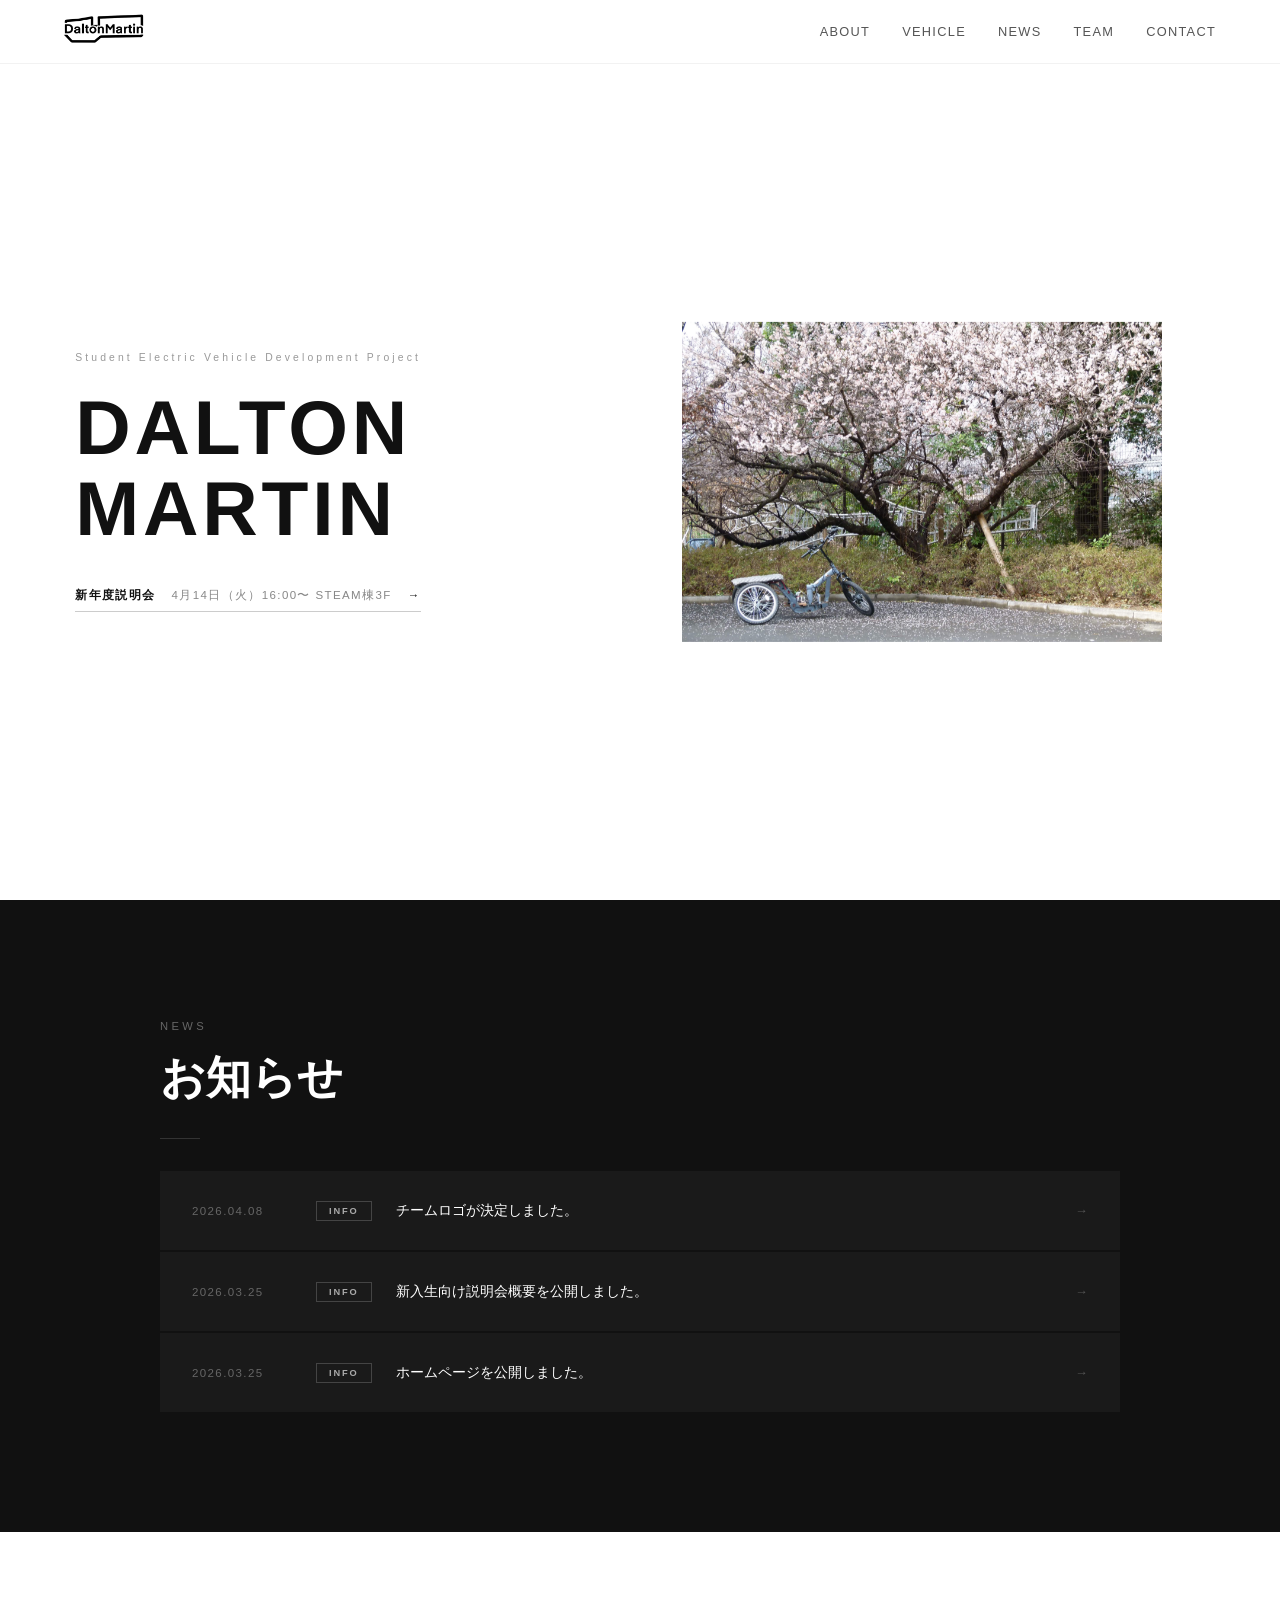
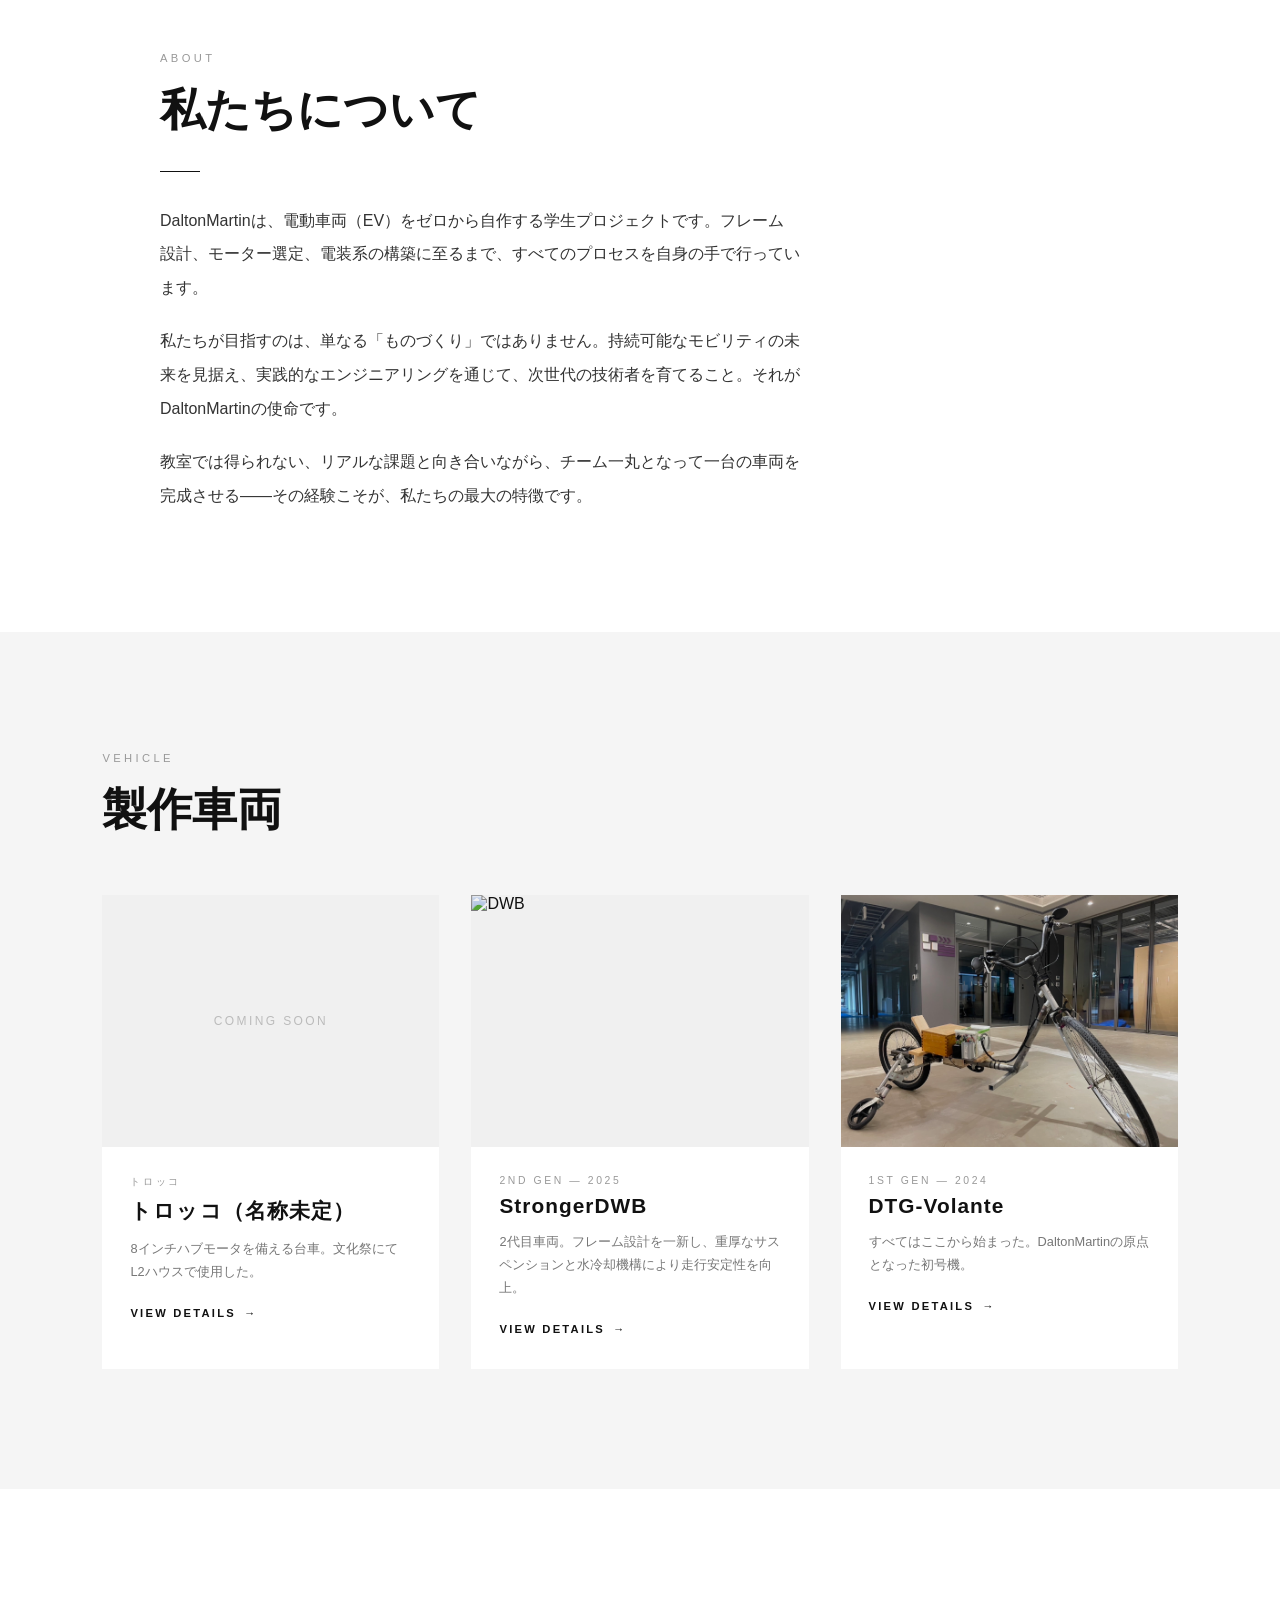
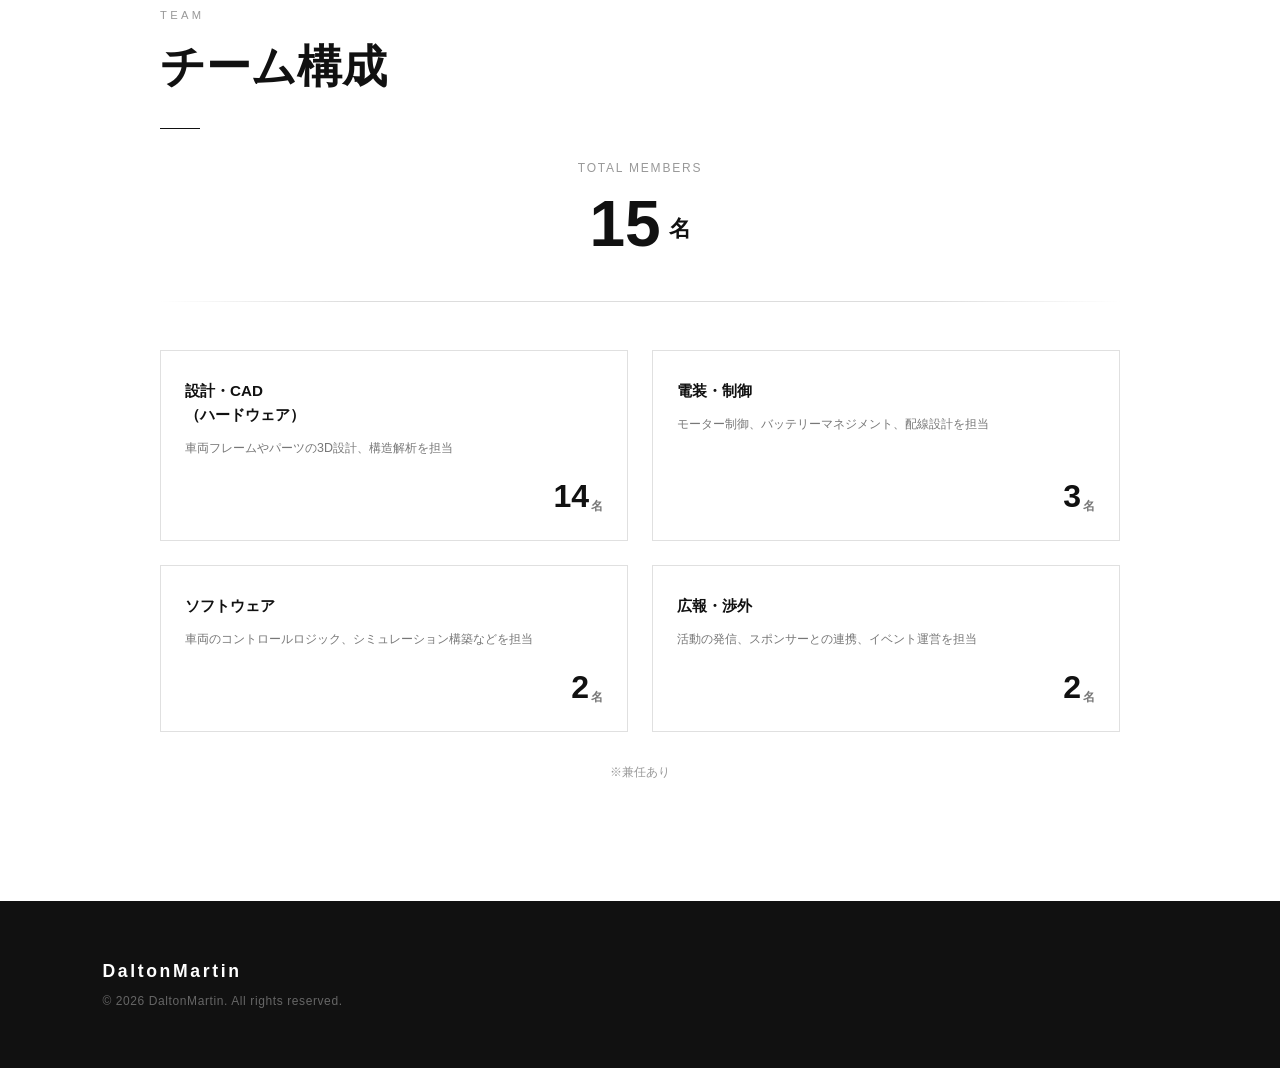
==== index.html @ 33190f24 "fix contact content" ====
<!DOCTYPE html>
<html lang="ja">
<head>
  <meta charset="UTF-8">
  <meta name="viewport" content="width=device-width, initial-scale=1.0">
  <meta name="robots" content="noindex, nofollow">
  <meta name="description" content="DaltonMartin - 電気自動車自作プロジェクト">
  <title>DaltonMartin</title>
  <!-- OGP -->
  <meta property="og:type" content="website">
  <meta property="og:site_name" content="DALTONMARTIN">
  <meta property="og:title" content="DALTONMARTIN — Student EV Project">
  <meta property="og:description" content="電動車両をゼロから自作する学生プロジェクト。フレーム設計からモーター制御まで、すべて自分たちの手で。">
  <meta property="og:url" content="https://daltonmartinjp.github.io/Home/">
  <meta property="og:image" content="https://daltonmartinjp.github.io/Home/img/top.jpg">
  <meta property="og:locale" content="ja_JP">
  <meta name="twitter:card" content="summary_large_image">
  <meta name="twitter:title" content="DALTONMARTIN — Student EV Project">
  <meta name="twitter:description" content="電動車両をゼロから自作する学生プロジェクト。フレーム設計からモーター制御まで、すべて自分たちの手で。">
  <meta name="twitter:image" content="https://daltonmartinjp.github.io/Home/img/top.jpg">
  <link rel="icon" type="image/x-icon" href="img/icon.ico">
  <!-- Google tag (gtag.js) -->
  <script async src="https://www.googletagmanager.com/gtag/js?id=G-H5BPJGXWQD"></script>
  <script>
    window.dataLayer = window.dataLayer || [];
    function gtag(){dataLayer.push(arguments);}
    gtag('js', new Date());

    gtag('config', 'G-H5BPJGXWQD');
  </script>
  <link rel="stylesheet" href="style.css">
</head>
<body>

  <!-- Header -->
  <header>
    <a href="#" class="logo"><img src="img/logo.png" alt="DaltonMartin" style="height: 40px; width: auto; object-fit: contain;"></a>
    <nav>
      <a href="#about">ABOUT</a>
      <a href="#vehicle">VEHICLE</a>
      <a href="#news">NEWS</a>
      <a href="#team">TEAM</a>
      <a href="contact.html">CONTACT</a>
    </nav>
    <button class="menu-toggle" aria-label="メニュー">
      <span></span>
      <span></span>
      <span></span>
    </button>
  </header>

  <!-- Mobile Nav -->
  <div class="mobile-nav">
    <a href="#about">ABOUT</a>
    <a href="#vehicle">VEHICLE</a>
    <a href="#news">NEWS</a>
    <a href="#team">TEAM</a>
    <a href="contact.html">CONTACT</a>
  </div>

  <!-- Hero -->
  <section class="hero">
    <div class="hero-text">
      <p class="hero-label">Student Electric Vehicle Development Project</p>
      <h1 class="hero-title">DALTON<br>MARTIN</h1>
      <p class="hero-sub">
        <a href="content/orientation.html" class="hero-event-link">
          <span class="hero-event-label">新年度説明会</span>
          <span class="hero-event-meta">4月14日（火）16:00〜 STEAM棟3F</span>
          <span class="hero-event-arrow">→</span>
        </a>
      </p>
    </div>
    <div class="hero-image">
      <img src="./img/top.jpg" alt="DaltonMartinが製作したEV" width="800" height="1200">
    </div>
  </section>

  <!-- News (news.js から自動生成) -->
  <section class="news" id="news">
    <div class="news-inner">
      <p class="section-label fade-in">NEWS</p>
      <h2 class="section-heading fade-in">お知らせ</h2>
      <div class="section-line fade-in"></div>
      <ul class="news-list fade-in" id="news-list"></ul>
    </div>
  </section>
  <!-- About -->
  <section class="about" id="about">
    <div class="about-inner">
      <p class="section-label fade-in">ABOUT</p>
      <h2 class="section-heading fade-in">私たちについて</h2>
      <div class="section-line fade-in"></div>
      <div class="about-text fade-in">
        <p>DaltonMartinは、電動車両（EV）をゼロから自作する学生プロジェクトです。フレーム設計、モーター選定、電装系の構築に至るまで、すべてのプロセスを自身の手で行っています。</p>
        <p>私たちが目指すのは、単なる「ものづくり」ではありません。持続可能なモビリティの未来を見据え、実践的なエンジニアリングを通じて、次世代の技術者を育てること。それがDaltonMartinの使命です。</p>
        <p>教室では得られない、リアルな課題と向き合いながら、チーム一丸となって一台の車両を完成させる——その経験こそが、私たちの最大の特徴です。</p>
      </div>
    </div>
  </section>

  <!-- Vehicle -->
  <section class="vehicle" id="vehicle">
    <div class="vehicle-header">
      <p class="section-label fade-in">VEHICLE</p>
      <h2 class="section-heading fade-in">製作車両</h2>
    </div>
    <div class="vehicle-grid">
      <a class="vehicle-card fade-in">
        <div class="vehicle-card-image">
          <span style="font-size:0.75rem;letter-spacing:0.2em;color:#bbb;">COMING SOON</span>
        </div>
        <div class="vehicle-card-body">
          <p class="vehicle-card-gen">トロッコ</p>
          <h3 class="vehicle-card-name">トロッコ（名称未定）</h3>
          <p class="vehicle-card-desc">8インチハブモータを備える台車。文化祭にてL2ハウスで使用した。</p>
          <span class="vehicle-card-link">VIEW DETAILS</span>
        </div>
      </a>
      <a href="./content/vehicle-dwb.html" class="vehicle-card fade-in">
        <div class="vehicle-card-image">
          <img src="./img/DWB.png" alt="DWB">
        </div>
        <div class="vehicle-card-body">
          <p class="vehicle-card-gen">2ND GEN — 2025</p>
          <h3 class="vehicle-card-name">StrongerDWB</h3>
          <p class="vehicle-card-desc">2代目車両。フレーム設計を一新し、重厚なサスペンションと水冷却機構により走行安定性を向上。</p>
          <span class="vehicle-card-link">VIEW DETAILS</span>
        </div>
      </a>
      <a href="./content/vehicle-dtg-volante.html" class="vehicle-card fade-in">
        <div class="vehicle-card-image" style="background:#e8e8e8;align-items:center;justify-content:center;">
			          <img src="./img/DTGvolante.jpg" alt="Stronger DWB">
        </div>
        <div class="vehicle-card-body">
          <p class="vehicle-card-gen">1ST GEN — 2024</p>
          <h3 class="vehicle-card-name">DTG-Volante</h3>
          <p class="vehicle-card-desc">すべてはここから始まった。DaltonMartinの原点となった初号機。</p>
          <span class="vehicle-card-link">VIEW DETAILS</span>
        </div>
      </a>
    </div>
  </section>


  <!-- Team -->
  <section class="team" id="team">
    <div class="team-inner">
      <p class="section-label fade-in">TEAM</p>
      <h2 class="section-heading fade-in">チーム構成</h2>
      <div class="section-line fade-in"></div>
      <!-- Total Members Header -->
      <div class="team-header fade-in">
        <p class="team-total-label">Total Members</p>
        <div class="team-total-number">15<span class="team-total-unit">名</span></div>
      </div>
      <div class="team-divider fade-in"></div>

      <!-- Department Cards -->
      <div class="team-cards fade-in">
        <div class="team-card">
          <p class="card-name">設計・CAD<br>（ハードウェア）</p>
          <p class="card-desc">車両フレームやパーツの3D設計、構造解析を担当</p>
          <p class="card-count">14<span class="card-unit">名</span></p>
        </div>
        <div class="team-card">
          <p class="card-name">電装・制御</p>
          <p class="card-desc">モーター制御、バッテリーマネジメント、配線設計を担当</p>
          <p class="card-count">3<span class="card-unit">名</span></p>
        </div>
        <div class="team-card">
          <p class="card-name">ソフトウェア</p>
          <p class="card-desc">車両のコントロールロジック、シミュレーション構築などを担当</p>
          <p class="card-count">2<span class="card-unit">名</span></p>
        </div>
        <div class="team-card">
          <p class="card-name">広報・渉外</p>
          <p class="card-desc">活動の発信、スポンサーとの連携、イベント運営を担当</p>
          <p class="card-count">2<span class="card-unit">名</span></p>
        </div>
      </div>

      <p class="team-note fade-in">※兼任あり</p>
    </div>
  </section>

  <!-- Footer -->
  <footer>
    <div class="footer-left">
      <span class="logo">DaltonMartin</span>
      <p class="copyright">&copy; 2026 DaltonMartin. All rights reserved.</p>
    </div>

  </footer>

  <script src="news.js"></script>
  <script src="main.js"></script>

</body>
</html>
---- style.css ----
/* ================================================
 *  DALTONMARTIN — Global Stylesheet
 * ================================================ */

/* ── Reset ── */
*, *::before, *::after {
  margin: 0;
  padding: 0;
  box-sizing: border-box;
}

html {
  scroll-behavior: smooth;
  font-size: 16px;
}

body {
  font-family: "Helvetica Neue", Arial, "Hiragino Kaku Gothic ProN", "Hiragino Sans", Meiryo, sans-serif;
  color: #111;
  background: #fff;
  overflow-x: hidden;
  -webkit-font-smoothing: antialiased;
  -moz-osx-font-smoothing: grayscale;
}

/* ── Header ── */
header {
  position: fixed;
  top: 0;
  left: 0;
  width: 100%;
  height: 64px;
  background: rgba(255, 255, 255, 0.85);
  backdrop-filter: blur(20px);
  -webkit-backdrop-filter: blur(20px);
  display: flex;
  align-items: center;
  justify-content: space-between;
  padding: 0 clamp(24px, 5vw, 80px);
  z-index: 1000;
  border-bottom: 1px solid rgba(0, 0, 0, 0.05);
}

.logo {
  font-weight: 900;
  font-size: 1.1rem;
  letter-spacing: 0.15em;
  text-decoration: none;
  color: #111;
}

nav {
  display: flex;
  gap: 32px;
}

nav a {
  font-size: 0.8rem;
  letter-spacing: 0.1em;
  text-decoration: none;
  color: #555;
  position: relative;
  transition: color 0.3s ease;
}

nav a::after {
  content: '';
  position: absolute;
  bottom: -4px;
  left: 0;
  width: 0;
  height: 1px;
  background: #111;
  transition: width 0.3s ease;
}

nav a:hover {
  color: #111;
}

nav a:hover::after {
  width: 100%;
}

/* ── Mobile Menu Toggle ── */
.menu-toggle {
  display: none;
  flex-direction: column;
  gap: 5px;
  background: none;
  border: none;
  cursor: pointer;
  padding: 4px;
  z-index: 1001;
}

.menu-toggle span {
  display: block;
  width: 24px;
  height: 1.5px;
  background: #111;
  transition: transform 0.3s ease, opacity 0.3s ease;
}

.menu-toggle.active span:nth-child(1) {
  transform: translateY(6.5px) rotate(45deg);
}

.menu-toggle.active span:nth-child(2) {
  opacity: 0;
}

.menu-toggle.active span:nth-child(3) {
  transform: translateY(-6.5px) rotate(-45deg);
}

/* ── Mobile Nav Overlay ── */
.mobile-nav {
  display: none;
  position: fixed;
  inset: 0;
  background: rgba(255, 255, 255, 0.97);
  backdrop-filter: blur(20px);
  flex-direction: column;
  align-items: center;
  justify-content: center;
  gap: 40px;
  z-index: 999;
  opacity: 0;
  pointer-events: none;
  transition: opacity 0.3s ease;
}

.mobile-nav.open {
  opacity: 1;
  pointer-events: auto;
}

.mobile-nav a {
  font-size: 1.2rem;
  letter-spacing: 0.15em;
  text-decoration: none;
  color: #111;
  font-weight: 500;
}

/* ── Hero ── */
.hero {
  min-height: 100vh;
  display: grid;
  grid-template-columns: 1fr 1fr;
  align-items: center;
  padding-top: 64px;
  padding-left: max(24px, calc((100vw - 1400px) / 2));
  padding-right: max(24px, calc((100vw - 1400px) / 2));
}

.hero-text {
  padding-left: clamp(0px, 4vw, 60px);
  padding-right: 40px;
}

.hero-label {
  font-size: 0.65rem;
  letter-spacing: 0.3em;
  color: #999;
  margin-bottom: 24px;
  opacity: 0;
  transform: translateY(24px);
  animation: fadeUp 0.8s ease forwards;
  animation-delay: 0.2s;
}

.hero-title {
  font-size: clamp(2.5rem, 6vw, 5rem);
  font-weight: 900;
  letter-spacing: 0.05em;
  line-height: 1.05;
  opacity: 0;
  transform: translateY(24px);
  animation: fadeUp 0.8s ease forwards;
  animation-delay: 0.4s;
}

.hero-sub {
  font-size: clamp(0.9rem, 1.6vw, 1.15rem);
  color: #555;
  line-height: 1.9;
  margin-top: 28px;
  max-width: 420px;
  opacity: 0;
  transform: translateY(24px);
  animation: fadeUp 0.8s ease forwards;
  animation-delay: 0.6s;
}

/* ── Hero Event Link ── */
.hero-event-link {
  display: inline-flex;
  align-items: center;
  gap: 16px;
  text-decoration: none;
  color: #111;
  font-size: 0.72rem;
  letter-spacing: 0.12em;
  border-bottom: 1px solid rgba(0, 0, 0, 0.2);
  padding-bottom: 4px;
  transition: color 0.3s ease, border-color 0.3s ease;
}

.hero-event-link:hover {
  color: #555;
  border-color: rgba(0, 0, 0, 0.5);
}

.hero-event-label {
  font-weight: 600;
}

.hero-event-meta {
  color: #888;
  font-weight: 400;
}

.hero-event-arrow {
  transition: transform 0.2s ease;
}

.hero-event-link:hover .hero-event-arrow {
  transform: translateX(4px);
}

.hero-image {
  display: flex;
  align-items: flex-end;
  justify-content: center;
  overflow: hidden;
  padding-right: clamp(16px, 4vw, 60px);
}

.hero-image img {
  max-height: 82vh;
  max-width: 85%;
  object-fit: contain;
  mix-blend-mode: multiply;
  opacity: 0;
  transform: translateX(40px);
  animation: fadeLeft 1s ease forwards;
  animation-delay: 0.5s;
}

/* ── Scroll Hint ── */
.scroll-hint {
  position: absolute;
  bottom: 40px;
  left: clamp(24px, 8vw, 120px);
  display: flex;
  flex-direction: column;
  align-items: center;
  gap: 8px;
  opacity: 0;
  animation: fadeUp 0.8s ease forwards;
  animation-delay: 1.2s;
}

.scroll-hint span {
  font-size: 0.6rem;
  letter-spacing: 0.2em;
  color: #bbb;
  writing-mode: vertical-rl;
}

.scroll-line {
  width: 1px;
  height: 40px;
  background: #ccc;
  position: relative;
  overflow: hidden;
}

.scroll-line::after {
  content: '';
  position: absolute;
  top: -100%;
  left: 0;
  width: 1px;
  height: 100%;
  background: #111;
  animation: scrollDown 2s ease-in-out infinite;
}

@keyframes scrollDown {
  0%   { top: -100%; }
  100% { top: 100%; }
}

/* ── Sections (common) ── */
.section-label {
  font-size: 0.7rem;
  letter-spacing: 0.3em;
  color: #999;
  margin-bottom: 16px;
}

.section-heading {
  font-size: clamp(1.8rem, 3.5vw, 2.8rem);
  font-weight: 700;
  line-height: 1.3;
}

.section-line {
  width: 40px;
  height: 1px;
  background: #111;
  margin: 32px 0;
}

/* ── About ── */
.about {
  padding: 120px clamp(24px, 8vw, 120px);
  background: #fff;
}

.about-inner {
  max-width: 960px;
  margin: 0 auto;
}

.about-text {
  font-size: 1rem;
  line-height: 2.1;
  color: #333;
  max-width: 640px;
}

.about-text p + p {
  margin-top: 20px;
}

/* ── Vehicle ── */
.vehicle {
  padding: 120px clamp(24px, 8vw, 120px);
  background: #f5f5f5;
}

.vehicle-header {
  max-width: 1200px;
  margin: 0 auto 56px;
}

.vehicle-grid {
  max-width: 1200px;
  margin: 0 auto;
  display: grid;
  grid-template-columns: repeat(3, 1fr);
  gap: 32px;
}

.vehicle-card {
  background: #fff;
  text-decoration: none;
  color: #111;
  display: flex;
  flex-direction: column;
  overflow: hidden;
  transition: transform 0.4s ease, box-shadow 0.4s ease;
}

.vehicle-card:hover {
  transform: translateY(-8px);
  box-shadow: 0 20px 60px rgba(0, 0, 0, 0.08);
}

.vehicle-card-image {
  aspect-ratio: 4 / 3;
  overflow: hidden;
  background: #f0f0f0;
  display: flex;
  align-items: center;
  justify-content: center;
}

.vehicle-card-image img {
  width: 100%;
  height: 100%;
  object-fit: cover;
  mix-blend-mode: multiply;
  transition: transform 0.6s ease;
}

.vehicle-card:hover .vehicle-card-image img {
  transform: scale(1.05);
}

.vehicle-card-body {
  padding: 28px 28px 32px;
}

.vehicle-card-gen {
  font-size: 0.65rem;
  letter-spacing: 0.25em;
  color: #999;
  margin-bottom: 8px;
}

.vehicle-card-name {
  font-size: 1.3rem;
  font-weight: 800;
  letter-spacing: 0.05em;
  margin-bottom: 12px;
}

.vehicle-card-desc {
  font-size: 0.8rem;
  color: #777;
  line-height: 1.8;
  margin-bottom: 20px;
}

.vehicle-card-link {
  font-size: 0.7rem;
  letter-spacing: 0.2em;
  color: #111;
  font-weight: 600;
  display: inline-flex;
  align-items: center;
  gap: 8px;
}

.vehicle-card-link::after {
  content: '\2192';
  transition: transform 0.3s ease;
}

.vehicle-card:hover .vehicle-card-link::after {
  transform: translateX(4px);
}

/* ── News ── */
.news {
  padding: 120px clamp(24px, 8vw, 120px);
  background: #111;
  color: #fff;
}

.news-inner {
  max-width: 960px;
  margin: 0 auto;
}

.news .section-label {
  color: #666;
}

.news .section-heading {
  color: #fff;
}

.news .section-line {
  background: #333;
}

.news-list {
  list-style: none;
  margin-top: 8px;
  display: flex;
  flex-direction: column;
  gap: 2px;
}

.news-item {
  background: #1a1a1a;
  transition: background 0.2s;
}

.news-item:hover {
  background: #222;
}

.news-item a {
  display: flex;
  align-items: center;
  gap: 24px;
  padding: 28px 32px;
  text-decoration: none;
  color: #fff;
}

.news-date {
  font-size: 0.72rem;
  letter-spacing: 0.12em;
  color: #666;
  flex-shrink: 0;
  min-width: 100px;
}

.news-tag {
  font-size: 0.58rem;
  font-weight: 700;
  letter-spacing: 0.2em;
  padding: 4px 12px;
  border: 1px solid #444;
  color: #aaa;
  flex-shrink: 0;
}

.news-title {
  font-size: 0.9rem;
  line-height: 1.6;
  flex: 1;
}

.news-item-arrow {
  font-size: 0.8rem;
  color: #555;
  flex-shrink: 0;
  transition: transform 0.2s, color 0.2s;
}

.news-item:hover .news-item-arrow {
  transform: translateX(4px);
  color: #fff;
}

/* ── Team ── */
.team {
  padding: 120px clamp(24px, 8vw, 120px);
  background: #fff;
}

.team-inner {
  max-width: 960px;
  margin: 0 auto;
}

.team-intro {
  font-size: 1rem;
  line-height: 2.1;
  color: #333;
  max-width: 640px;
  margin-bottom: 48px;
}

.role-grid {
  display: grid;
  grid-template-columns: repeat(auto-fit, minmax(200px, 1fr));
  gap: 24px;
}

.role-card {
  border: 1px solid #e0e0e0;
  padding: 32px;
  transition: border-color 0.3s ease, transform 0.3s ease;
}

.role-card:hover {
  border-color: #111;
  transform: translateY(-4px);
}

.role-title {
  font-size: 0.95rem;
  font-weight: 700;
  letter-spacing: 0.05em;
  margin-bottom: 12px;
}

.role-desc {
  font-size: 0.8rem;
  color: #777;
  line-height: 1.8;
}

/* Team Header */
.team-header {
  text-align: center;
  margin-bottom: 24px;
}

.team-total-label {
  font-size: 0.75rem;
  letter-spacing: 0.15em;
  color: #999;
  text-transform: uppercase;
  margin-bottom: 12px;
}

.team-total-number {
  font-size: 4rem;
  font-weight: 900;
  color: #111;
}

.team-total-unit {
  font-size: 1.4rem;
  margin-left: 8px;
  font-weight: 600;
  vertical-align: middle;
}

.team-divider {
  height: 1px;
  background: linear-gradient(to right, transparent, #ddd 20%, #ddd 80%, transparent);
  margin: 40px 0 48px;
}

/* Team Cards Grid */
.team-cards {
  display: grid;
  grid-template-columns: repeat(2, 1fr);
  gap: 24px;
  margin-bottom: 32px;
}

.team-card {
  border: 1px solid #e0e0e0;
  padding: 28px 24px;
  display: flex;
  flex-direction: column;
  transition: all 0.3s ease;
}

.team-card:hover {
  border-color: #111;
  box-shadow: 0 8px 24px rgba(0, 0, 0, 0.08);
  transform: translateY(-4px);
}

.card-name {
  font-size: 0.95rem;
  font-weight: 700;
  color: #111;
  line-height: 1.6;
  margin-bottom: 10px;
}

.card-desc {
  font-size: 0.78rem;
  color: #777;
  line-height: 1.8;
  margin-bottom: 20px;
  flex: 1;
}

.card-count {
  font-size: 2rem;
  font-weight: 900;
  color: #111;
  text-align: right;
  line-height: 1;
  position: relative;
}

.card-unit {
  font-size: 0.75rem;
  font-weight: 600;
  color: #777;
  vertical-align: bottom;
  margin-left: 2px;
  line-height: 1;
}

.team-note {
  font-size: 0.75rem;
  color: #999;
  text-align: center;
  margin-top: 12px;
}

/* ── Footer ── */
footer {
  background: #111;
  color: #fff;
  padding: 60px clamp(24px, 8vw, 120px);
  display: flex;
  justify-content: space-between;
  align-items: center;
}

.footer-left .logo {
  color: #fff;
  display: block;
  margin-bottom: 12px;
}

.footer-left .copyright {
  font-size: 0.75rem;
  color: #666;
  letter-spacing: 0.05em;
}

.footer-links {
  display: flex;
  gap: 24px;
}

.footer-links a {
  font-size: 0.8rem;
  letter-spacing: 0.1em;
  color: #888;
  text-decoration: none;
  transition: color 0.3s ease;
}

.footer-links a:hover {
  color: #fff;
}

/* ── Animations ── */
@keyframes fadeUp {
  to {
    opacity: 1;
    transform: translateY(0);
  }
}

@keyframes fadeLeft {
  to {
    opacity: 1;
    transform: translateX(0);
  }
}

.fade-in {
  opacity: 0;
  transform: translateY(30px);
  transition: opacity 0.8s ease, transform 0.8s ease;
}

.fade-in.visible {
  opacity: 1;
  transform: translateY(0);
}

/* ── Ultrawide cap ── */
@media (min-width: 1600px) {
  .about, .vehicle, .news, .team {
    padding-left: calc((100vw - 1400px) / 2);
    padding-right: calc((100vw - 1400px) / 2);
  }
}

/* ── Responsive ── */
@media (max-width: 768px) {
  nav {
    display: none;
  }

  .menu-toggle {
    display: flex;
  }

  .mobile-nav {
    display: flex;
  }

  .hero {
    grid-template-columns: 1fr;
    min-height: auto;
    padding-top: 64px;
    padding-bottom: 0;
    align-items: stretch;
  }

  /* First screen: title centered on viewport */
  .hero-text {
    padding: 0 24px;
    text-align: center;
    display: flex;
    flex-direction: column;
    justify-content: center;
    align-items: center;
    order: 1;
    height: calc(100vh - 64px);
    height: calc(100dvh - 64px);
  }

  .hero-title {
    font-size: 2.8rem;
  }

  .hero-label {
    font-size: 0.55rem;
    margin-bottom: 16px;
  }

  .hero-sub {
    margin-left: auto;
    margin-right: auto;
    font-size: 0.85rem;
    text-align: center;
  }

  /* Second screen: image appears on scroll */
  .hero-image {
    display: none;
  }

  .hero-image img {
    max-height: 55vh;
    max-width: 90%;
  }

  .scroll-hint {
    display: none;
  }

  /* Sections */
  .about, .vehicle, .news, .team {
    padding: 80px 24px;
  }

  .section-heading {
    font-size: 1.6rem;
  }

  .vehicle-grid {
    grid-template-columns: 1fr;
    gap: 20px;
  }

  .vehicle-card {
    flex-direction: row;
    align-items: stretch;
  }

  .vehicle-card-image {
    aspect-ratio: 1 / 1;
    width: 120px;
    min-width: 120px;
  }

  .vehicle-card-body {
    padding: 16px 20px;
    display: flex;
    flex-direction: column;
    justify-content: center;
  }

  .vehicle-card-name {
    font-size: 1.05rem;
    margin-bottom: 6px;
  }

  .vehicle-card-desc {
    font-size: 0.75rem;
    margin-bottom: 10px;
    line-height: 1.6;
    display: -webkit-box;
    -webkit-line-clamp: 2;
    -webkit-box-orient: vertical;
    overflow: hidden;
  }

  .vehicle-card-gen {
    font-size: 0.6rem;
    margin-bottom: 4px;
  }

  .news-item a {
    flex-wrap: wrap;
    gap: 8px 16px;
    padding: 20px 20px;
  }

  .news-title {
    width: 100%;
  }

  .news-item-arrow {
    display: none;
  }

  .role-grid {
    grid-template-columns: 1fr 1fr;
    gap: 16px;
  }

  .role-card {
    padding: 20px;
  }

  .role-title {
    font-size: 0.85rem;
  }

  .role-desc {
    font-size: 0.75rem;
  }

  footer {
    flex-direction: column;
    gap: 24px;
    text-align: center;
    padding: 40px 24px;
  }

  .footer-links {
    flex-wrap: wrap;
    justify-content: center;
  }
}

/* ── Small mobile (SE, etc) ── */
@media (max-width: 375px) {
  .hero-title {
    font-size: 2.2rem;
  }

  .hero-image img {
    max-height: 35vh;
  }

  /* Team section mobile adjustments */
  .team-total-number {
    font-size: 2.8rem;
  }

  .team-cards {
    grid-template-columns: 1fr;
  }

  .team-card {
    padding: 24px 20px;
  }
}
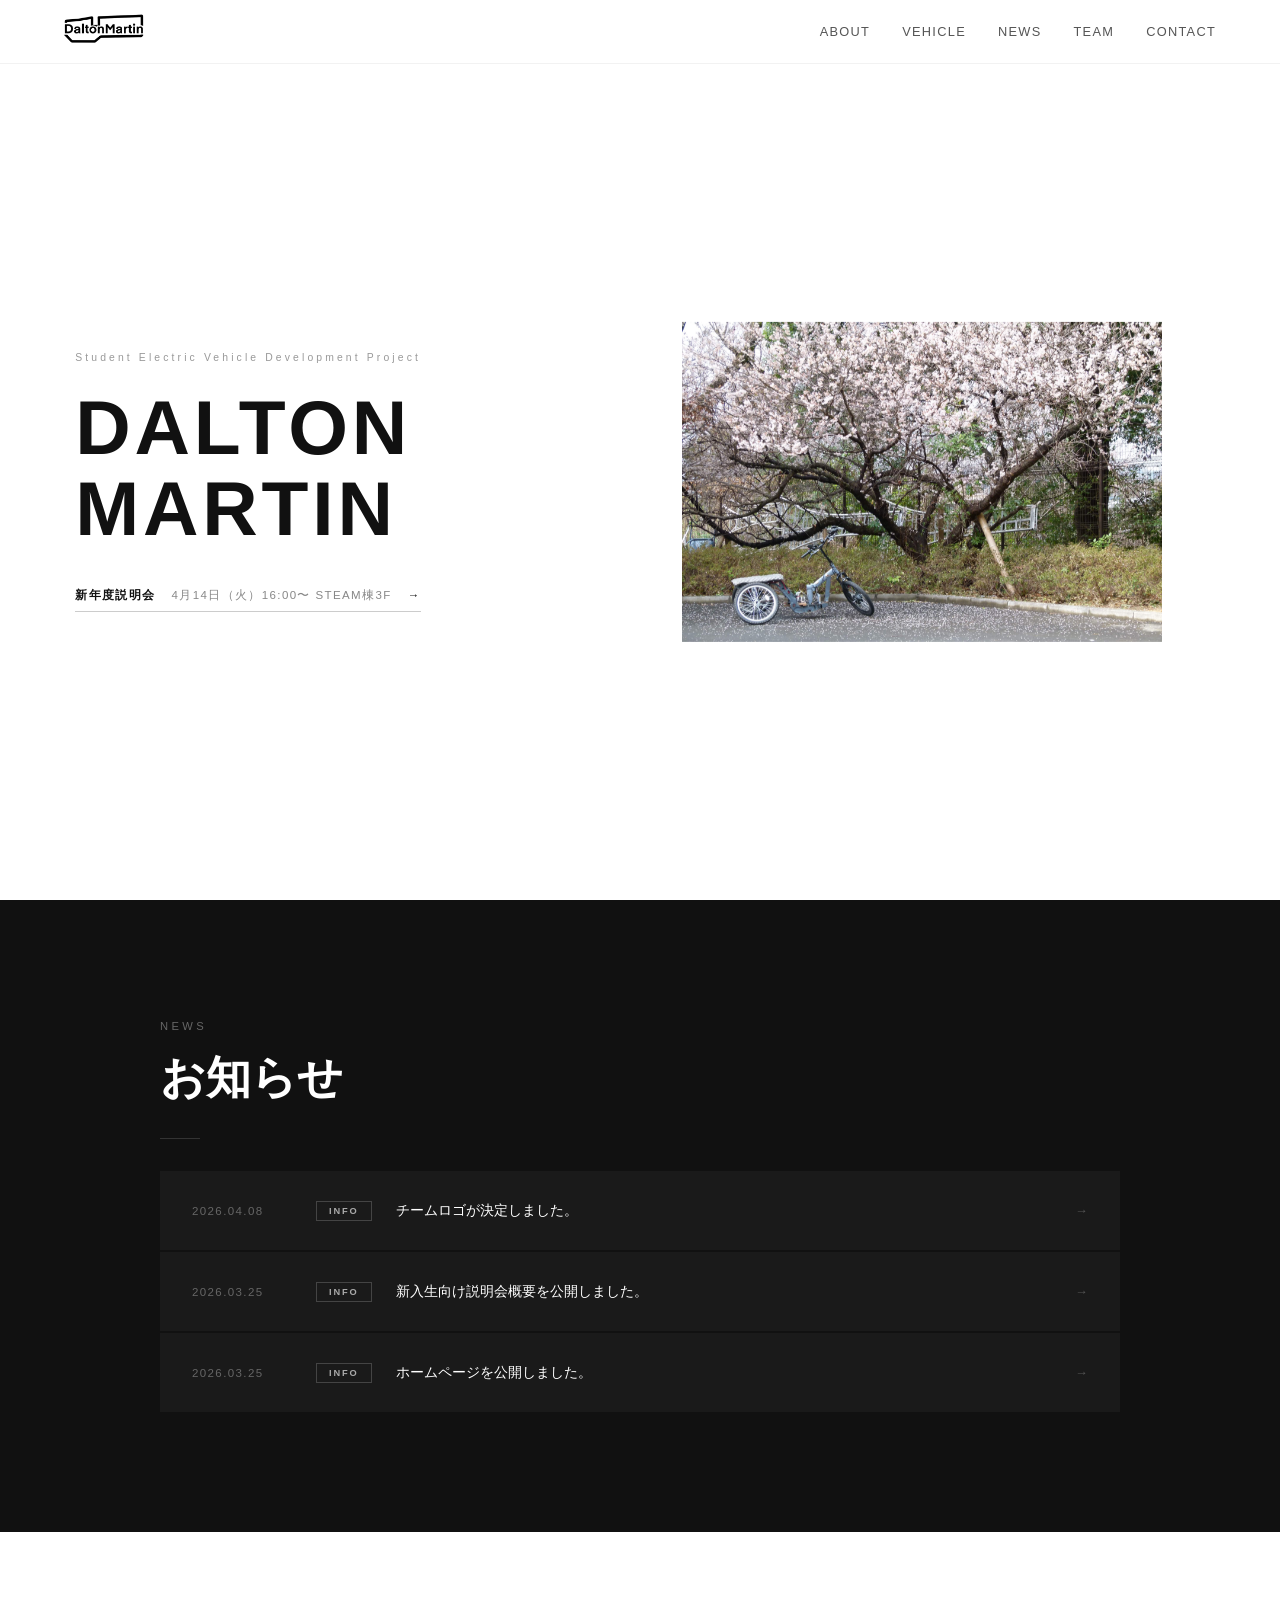
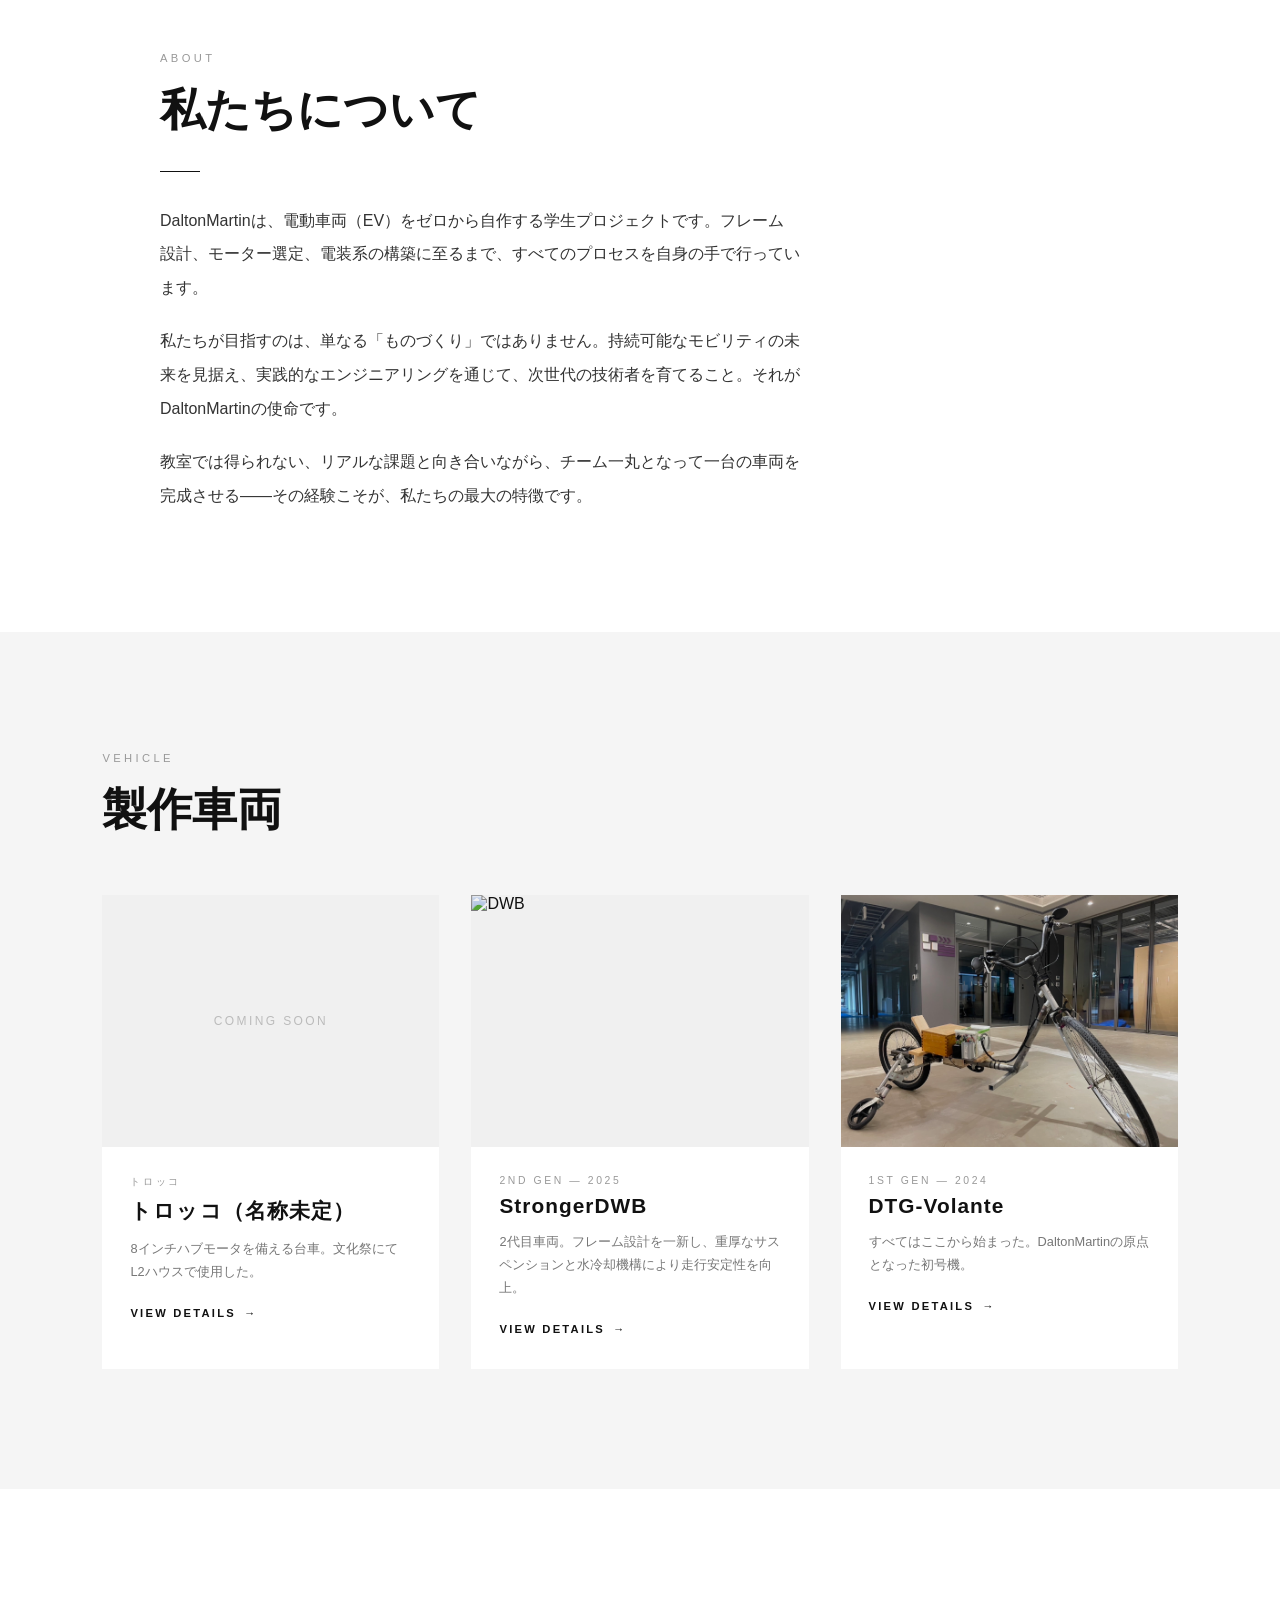
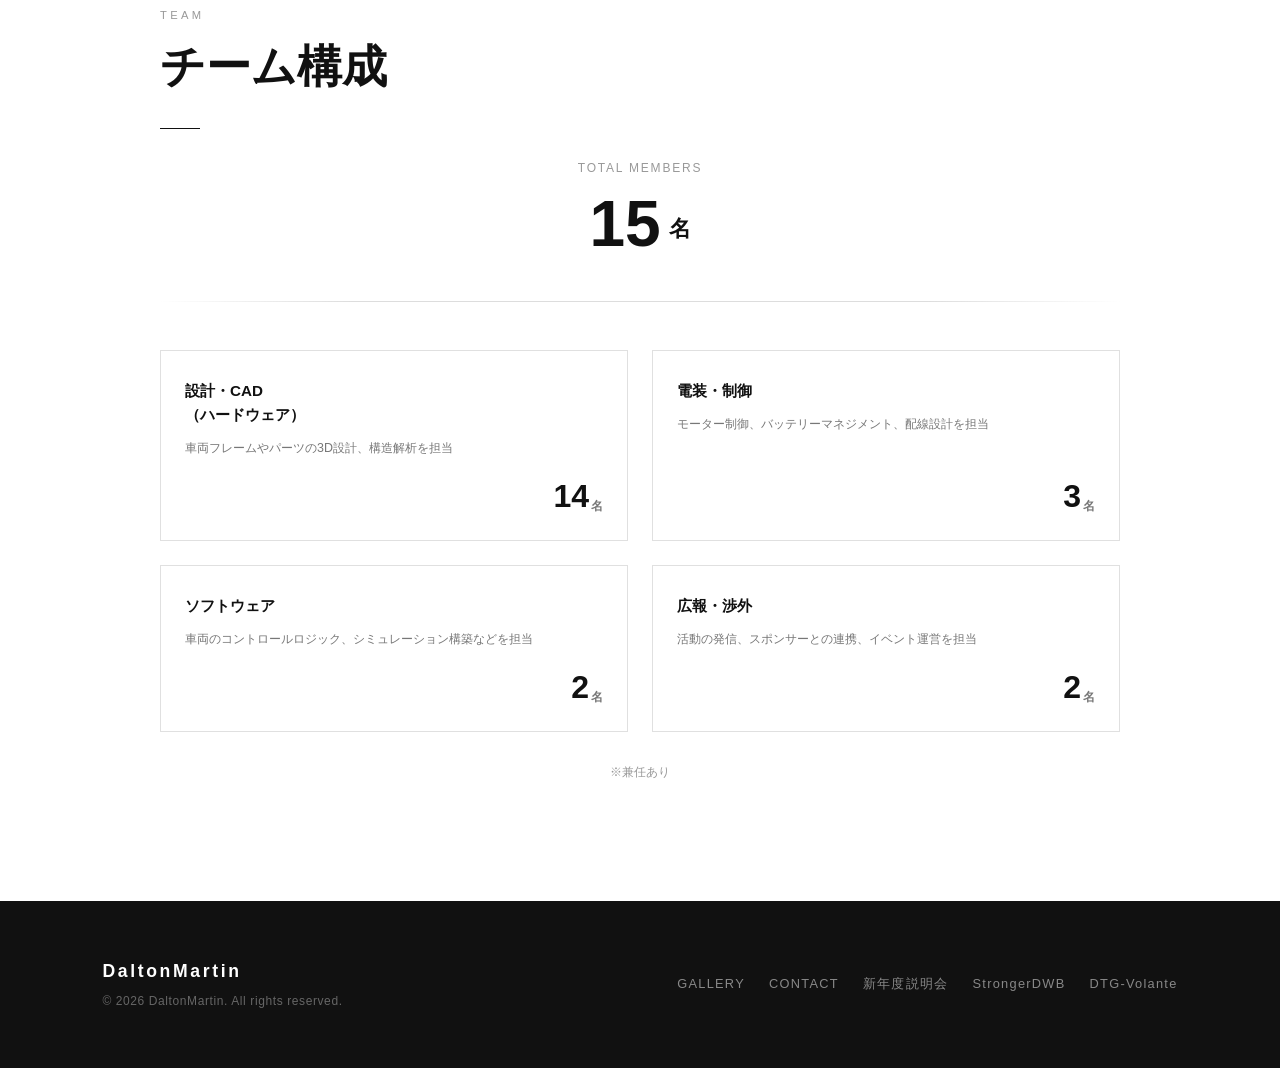
==== commit bca4e769: "iikanji fix" ====
--- a/index.html
+++ b/index.html
@@ -190,7 +190,13 @@
       <span class="logo">DaltonMartin</span>
       <p class="copyright">&copy; 2026 DaltonMartin. All rights reserved.</p>
     </div>
-
+    <div class="footer-links">
+      <a href="gallery.html">GALLERY</a>
+      <a href="contact.html">CONTACT</a>
+      <a href="content/orientation.html">新年度説明会</a>
+      <a href="content/vehicle-dwb.html">StrongerDWB</a>
+      <a href="content/vehicle-dtg-volante.html">DTG-Volante</a>
+    </div>
   </footer>
 
   <script src="news.js"></script>
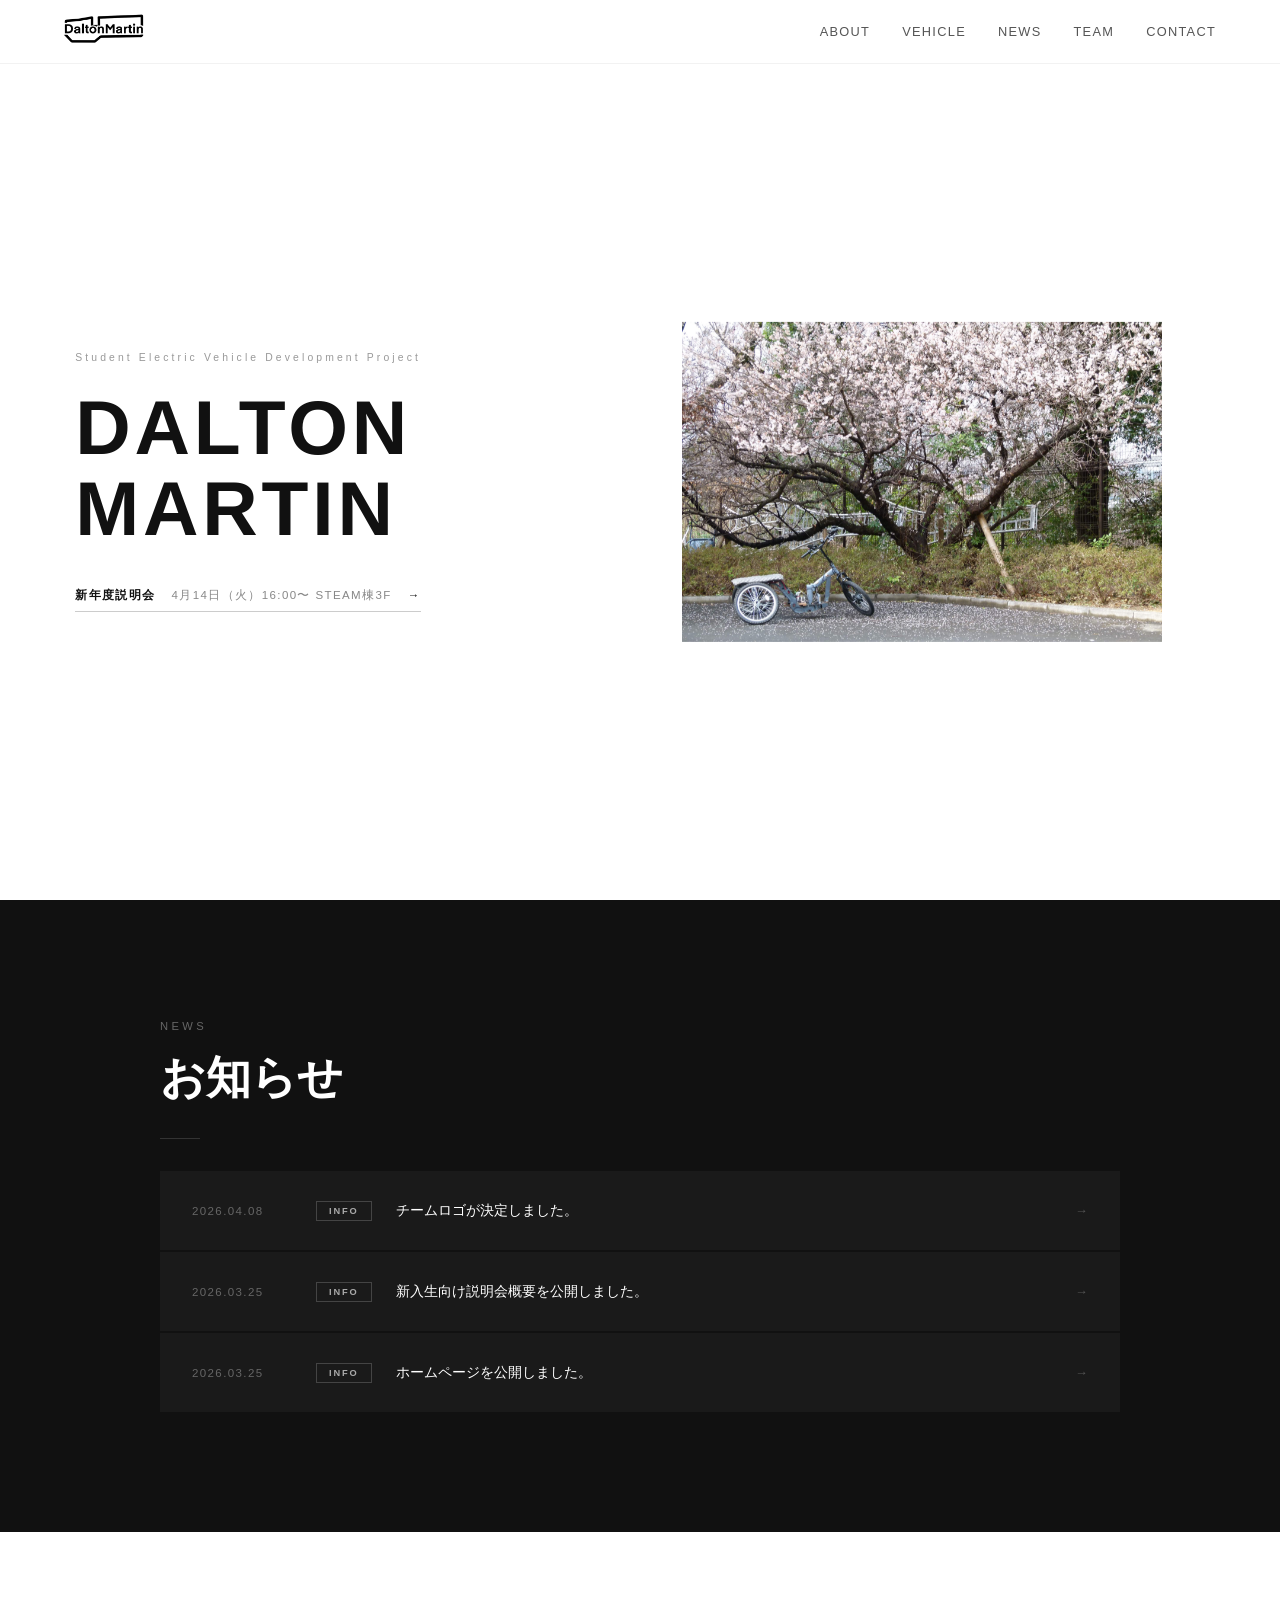
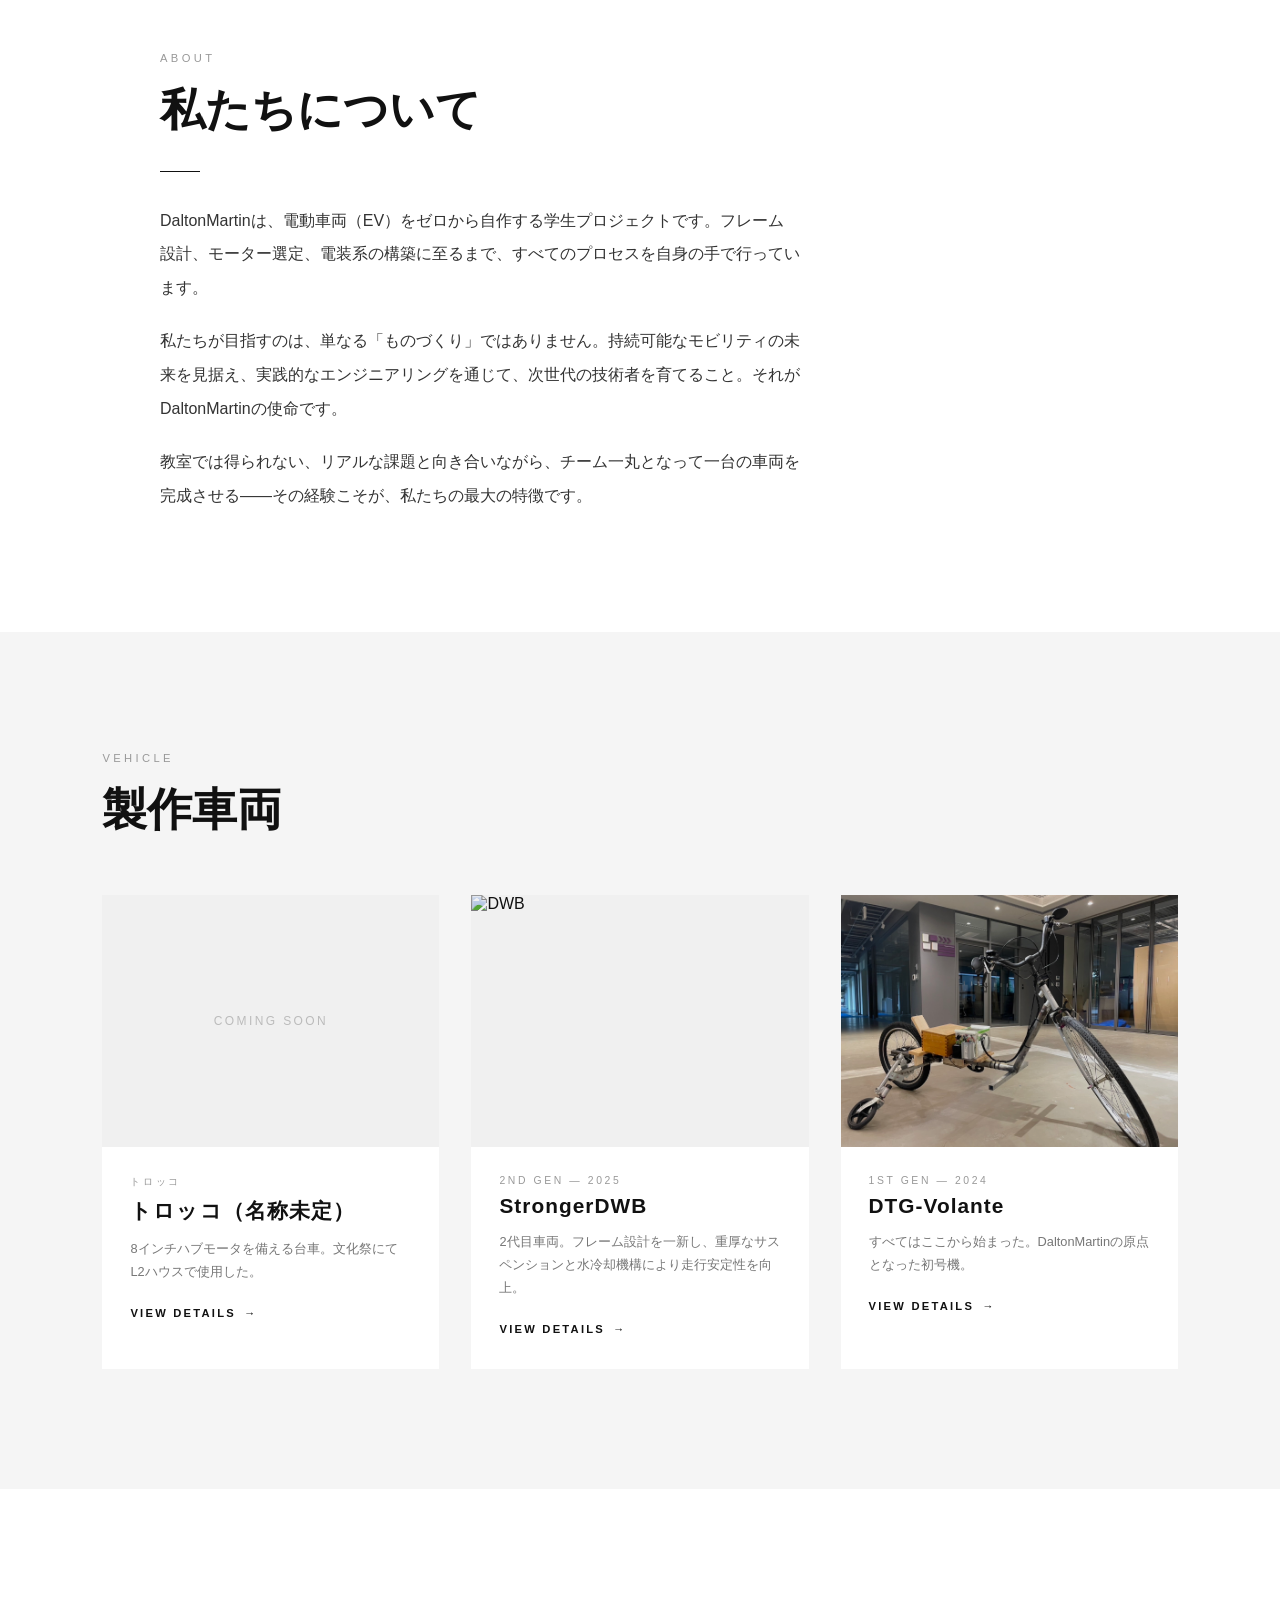
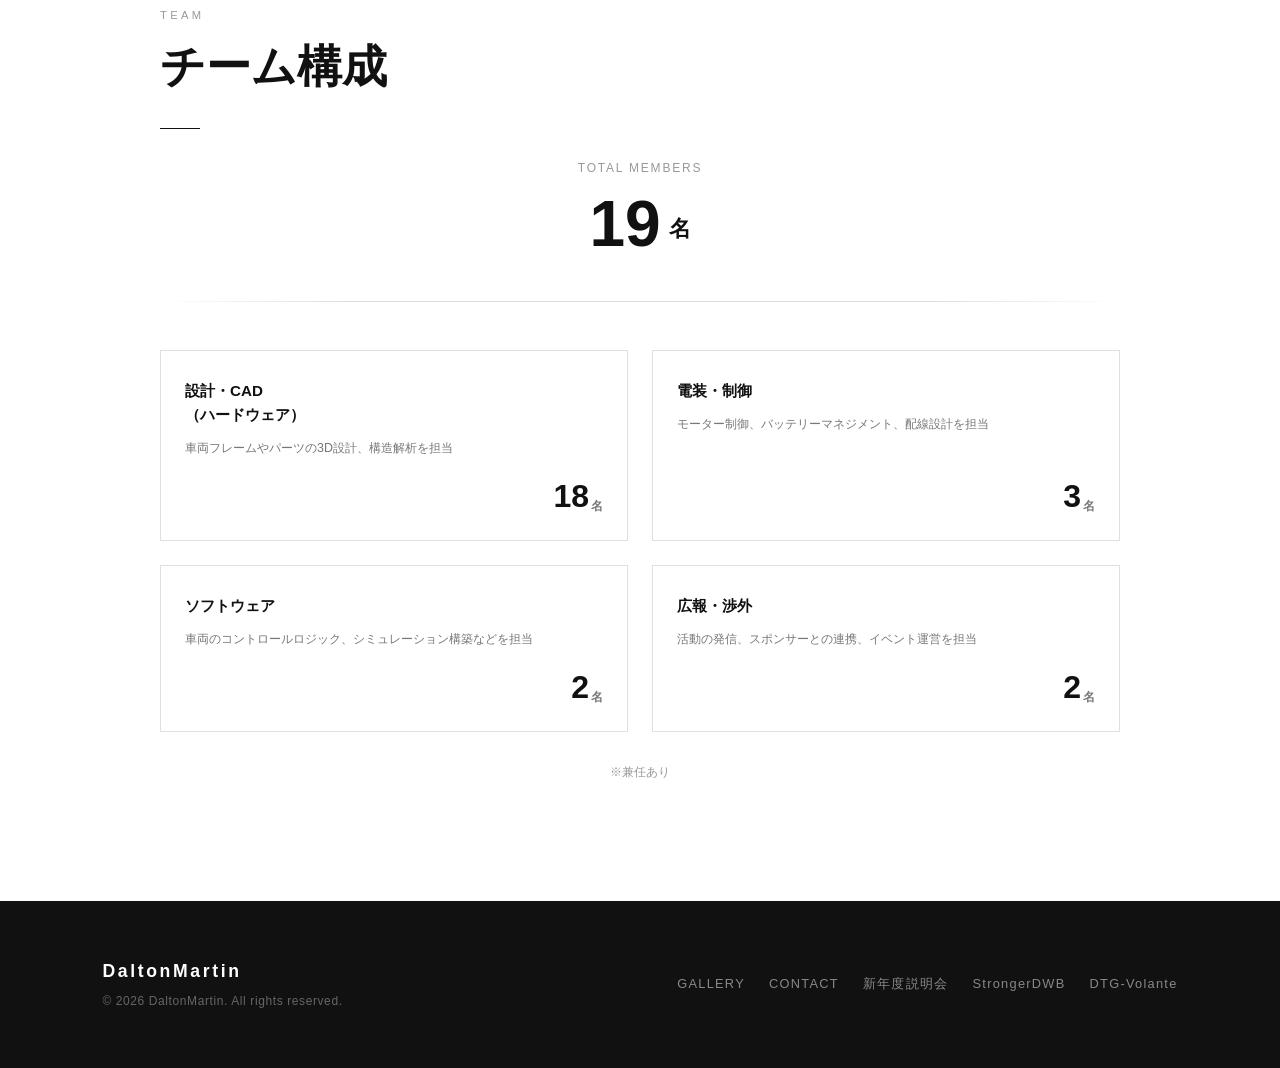
==== commit 314e3437: "fix index.html content" ====
--- a/index.html
+++ b/index.html
@@ -152,7 +152,7 @@
       <!-- Total Members Header -->
       <div class="team-header fade-in">
         <p class="team-total-label">Total Members</p>
-        <div class="team-total-number">15<span class="team-total-unit">名</span></div>
+        <div class="team-total-number">19<span class="team-total-unit">名</span></div>
       </div>
       <div class="team-divider fade-in"></div>
 
@@ -161,7 +161,7 @@
         <div class="team-card">
           <p class="card-name">設計・CAD<br>（ハードウェア）</p>
           <p class="card-desc">車両フレームやパーツの3D設計、構造解析を担当</p>
-          <p class="card-count">14<span class="card-unit">名</span></p>
+          <p class="card-count">18<span class="card-unit">名</span></p>
         </div>
         <div class="team-card">
           <p class="card-name">電装・制御</p>
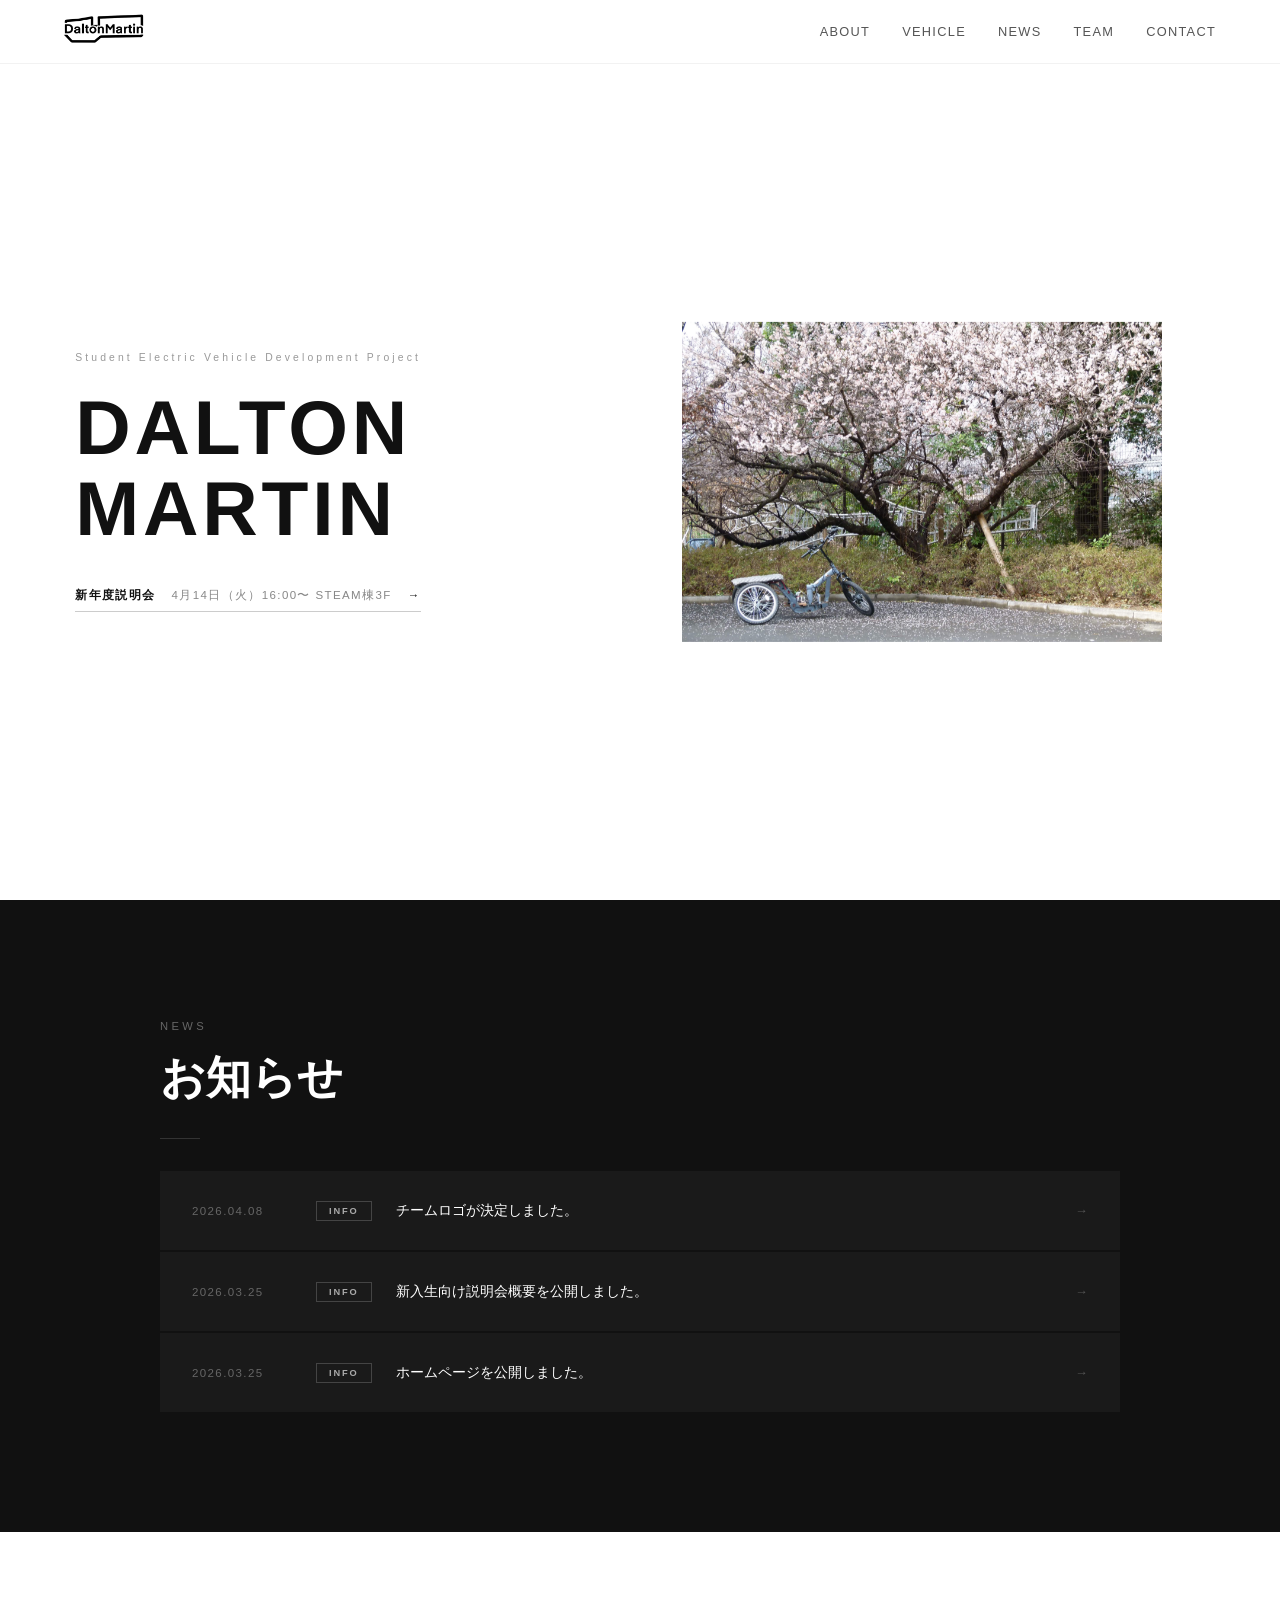
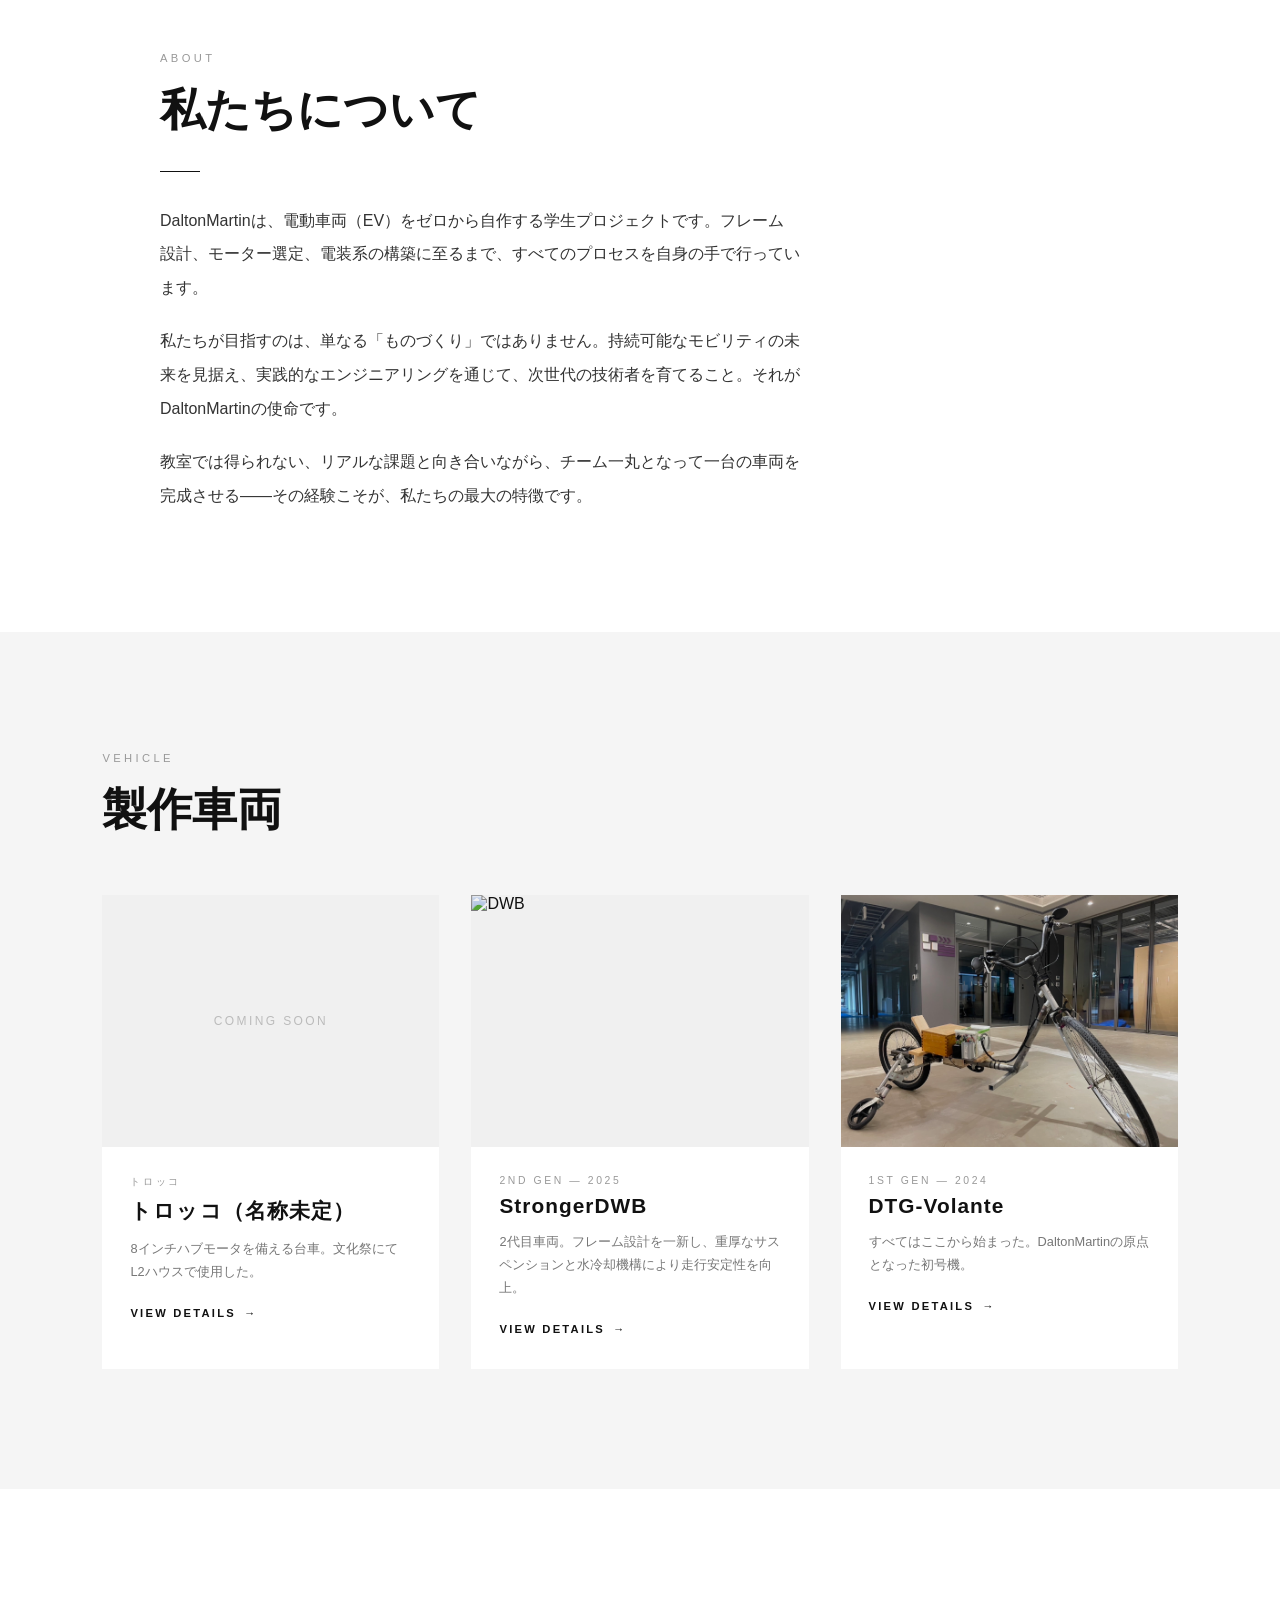
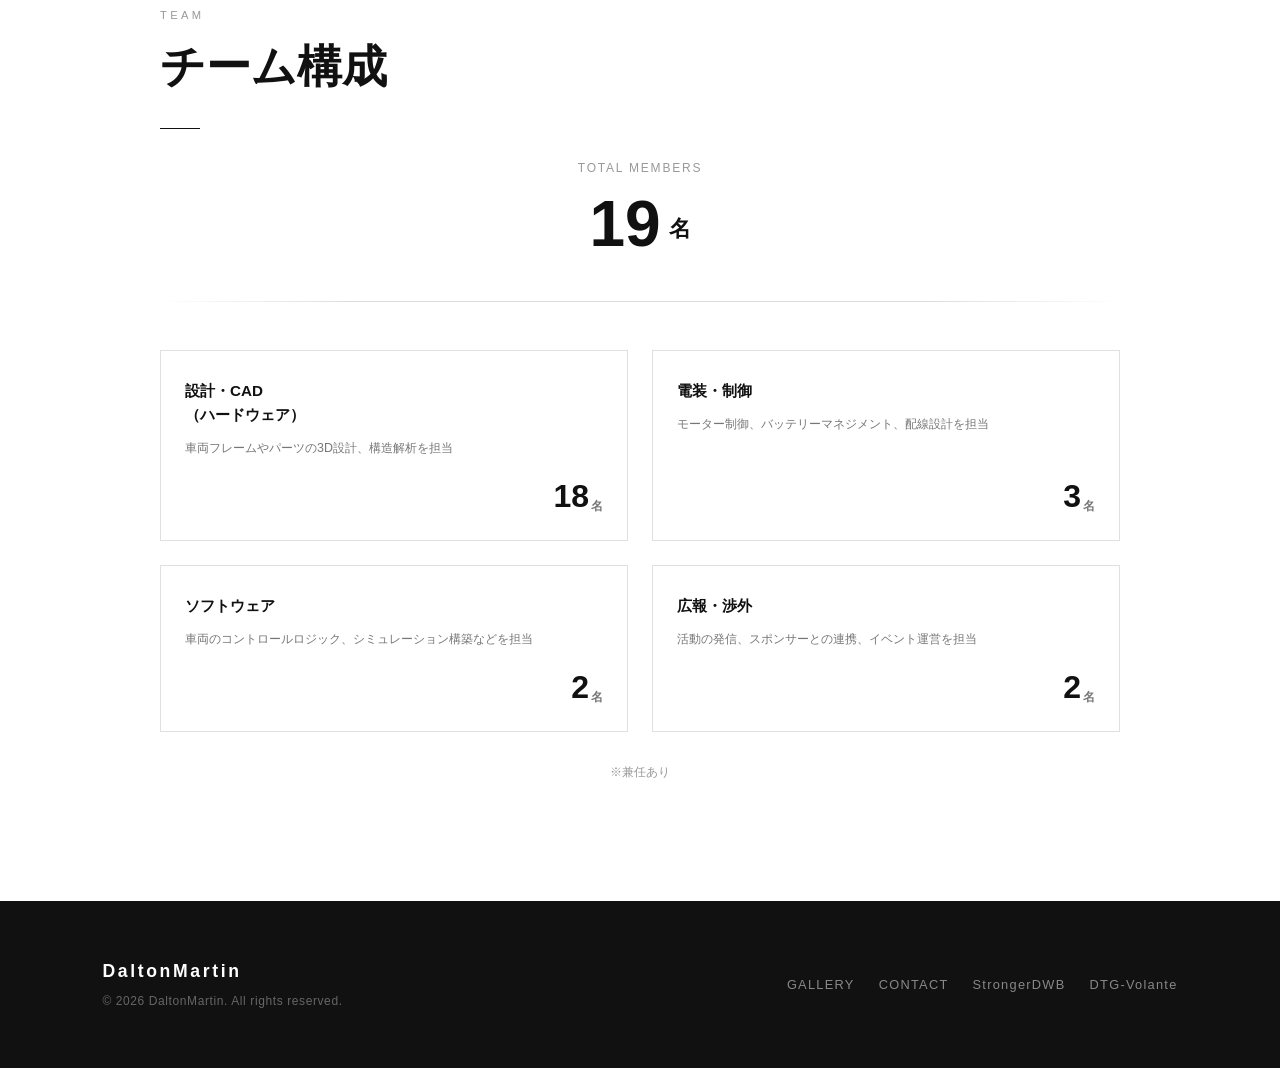
==== commit e04f6ae6: "delete orientation footer" ====
--- a/index.html
+++ b/index.html
@@ -193,7 +193,6 @@
     <div class="footer-links">
       <a href="gallery.html">GALLERY</a>
       <a href="contact.html">CONTACT</a>
-      <a href="content/orientation.html">新年度説明会</a>
       <a href="content/vehicle-dwb.html">StrongerDWB</a>
       <a href="content/vehicle-dtg-volante.html">DTG-Volante</a>
     </div>
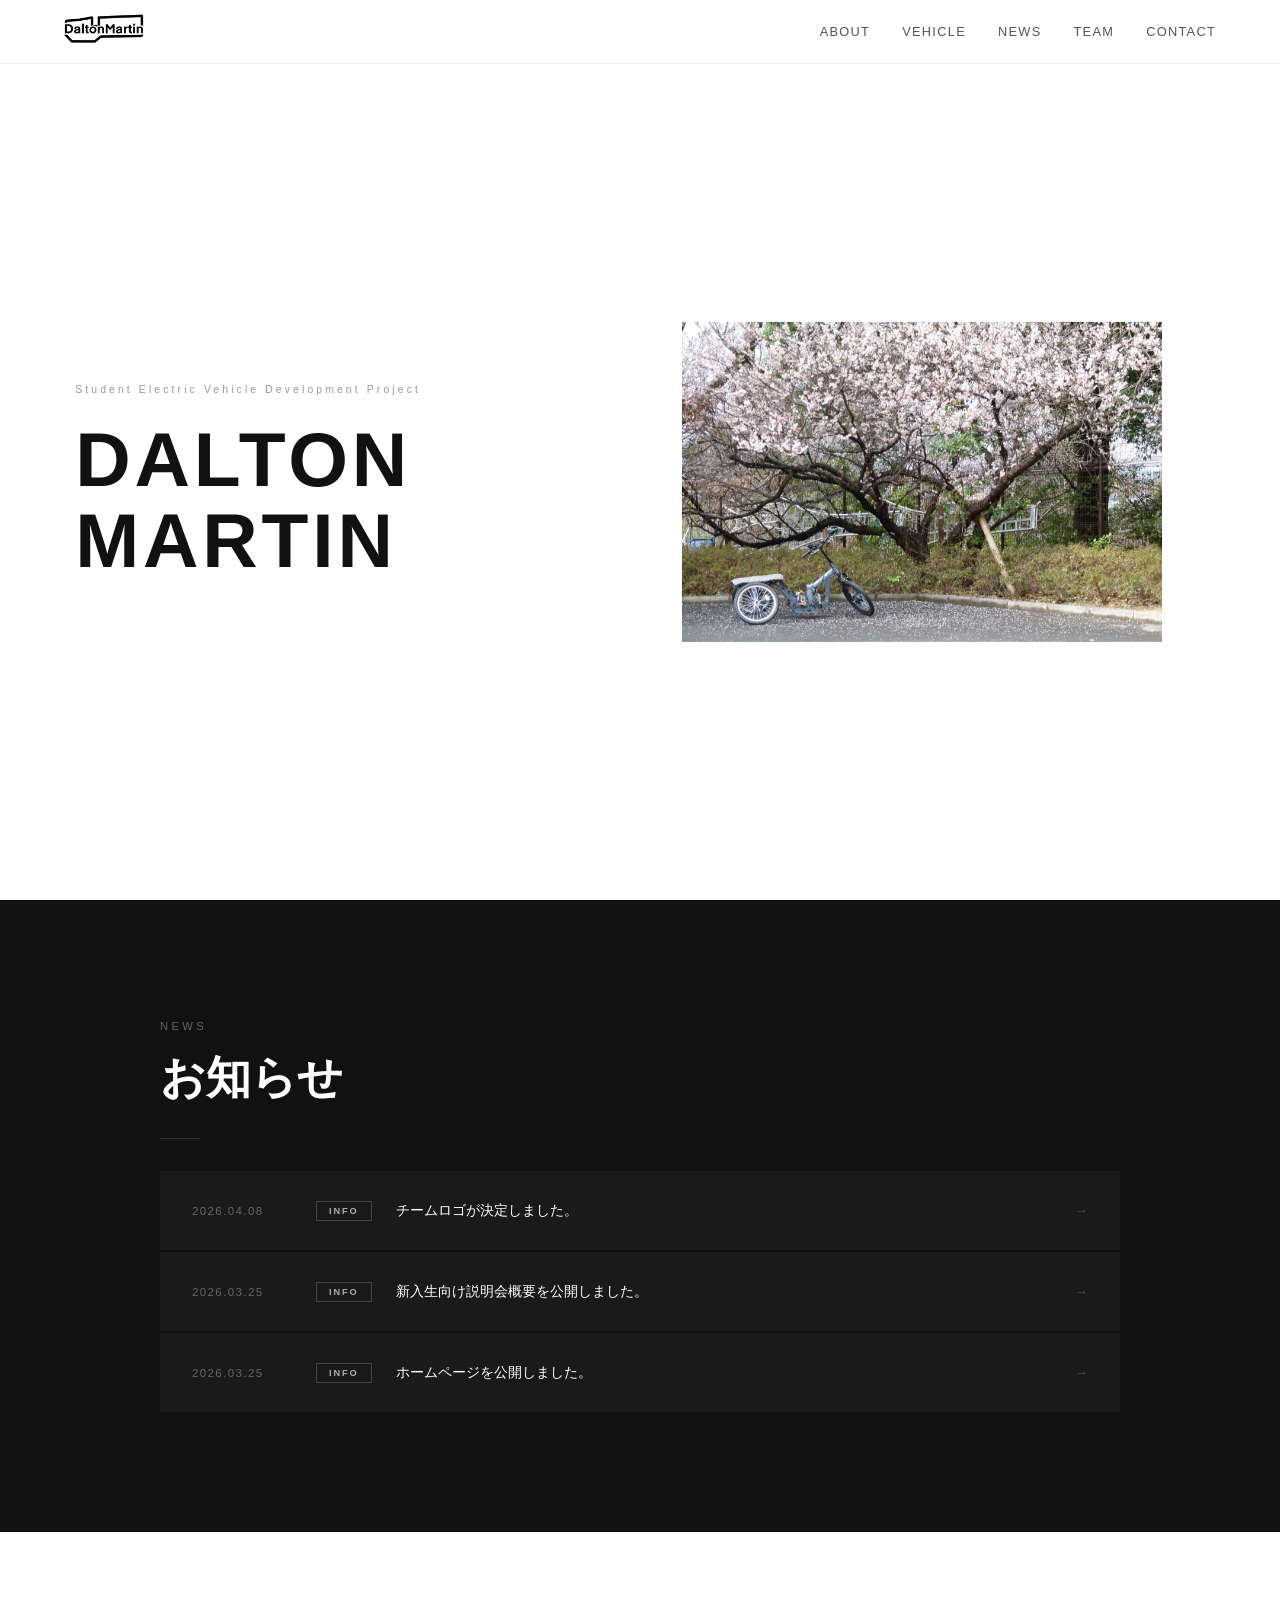
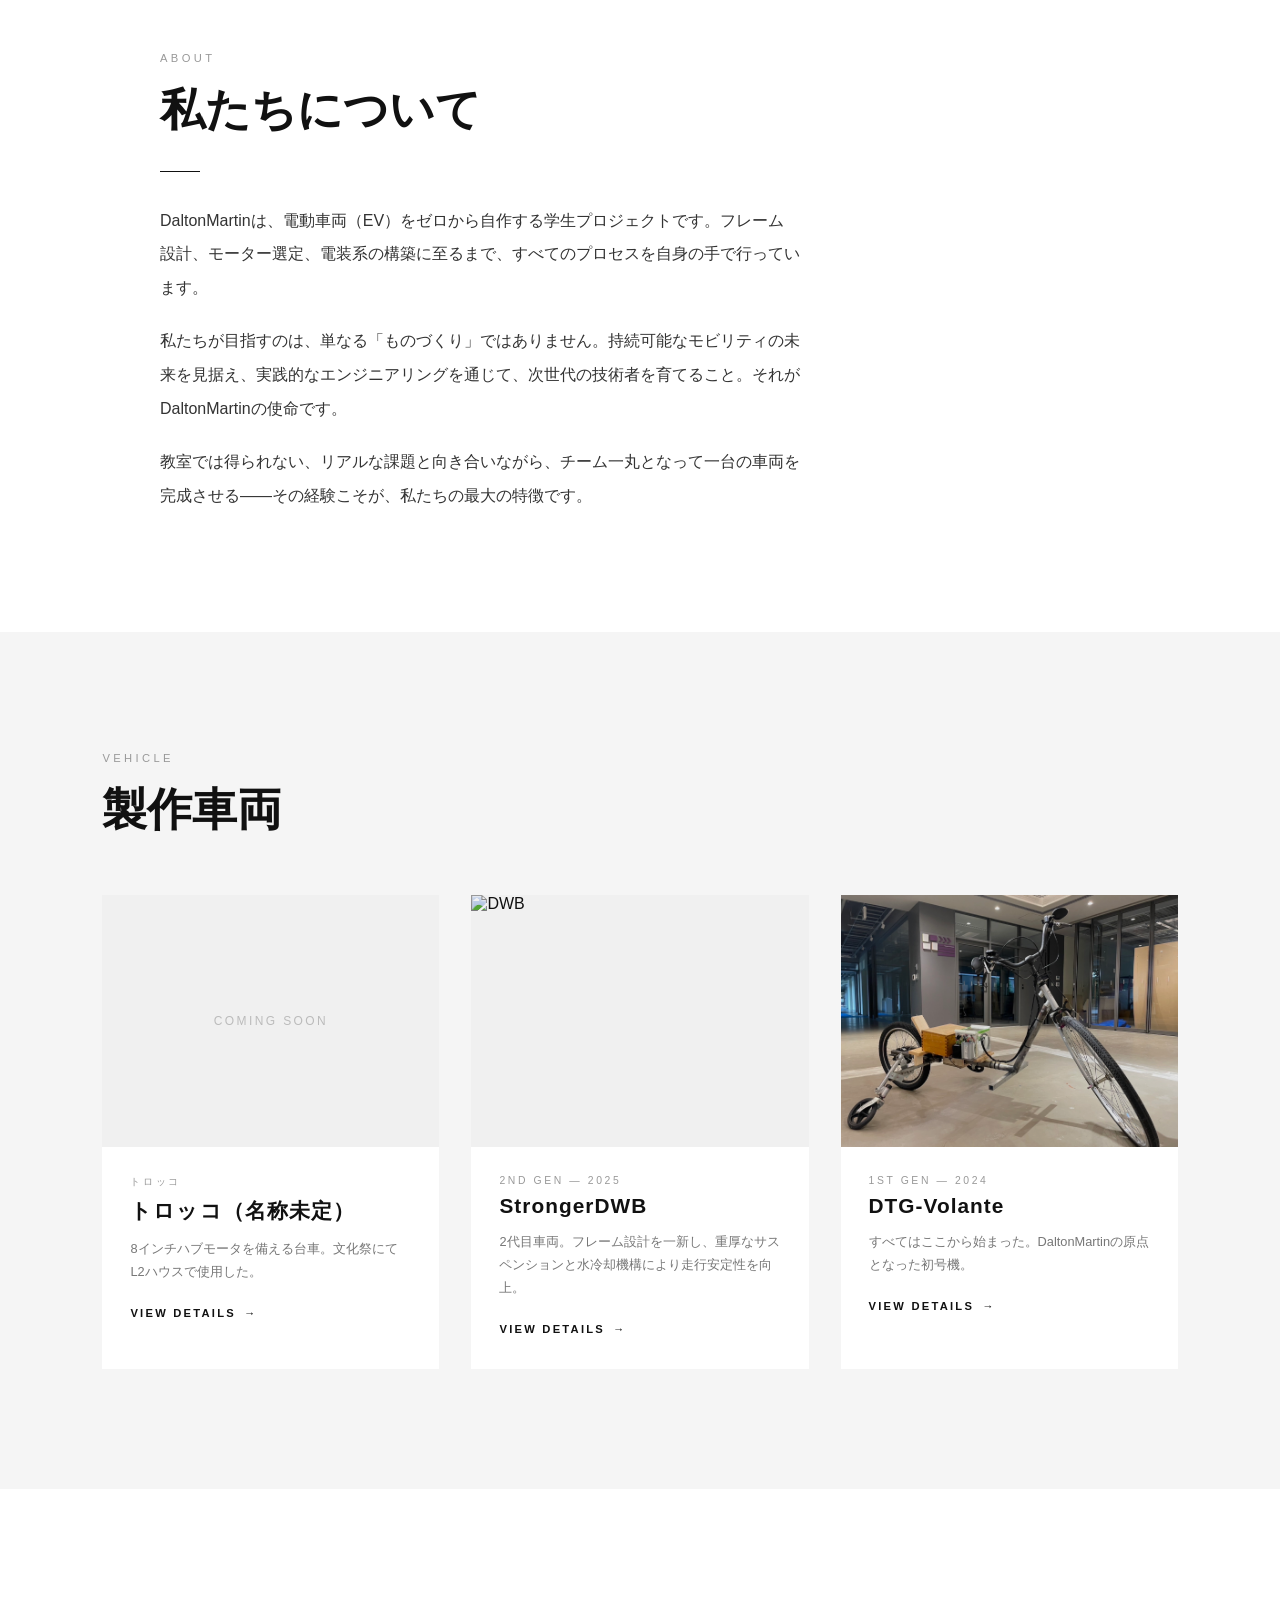
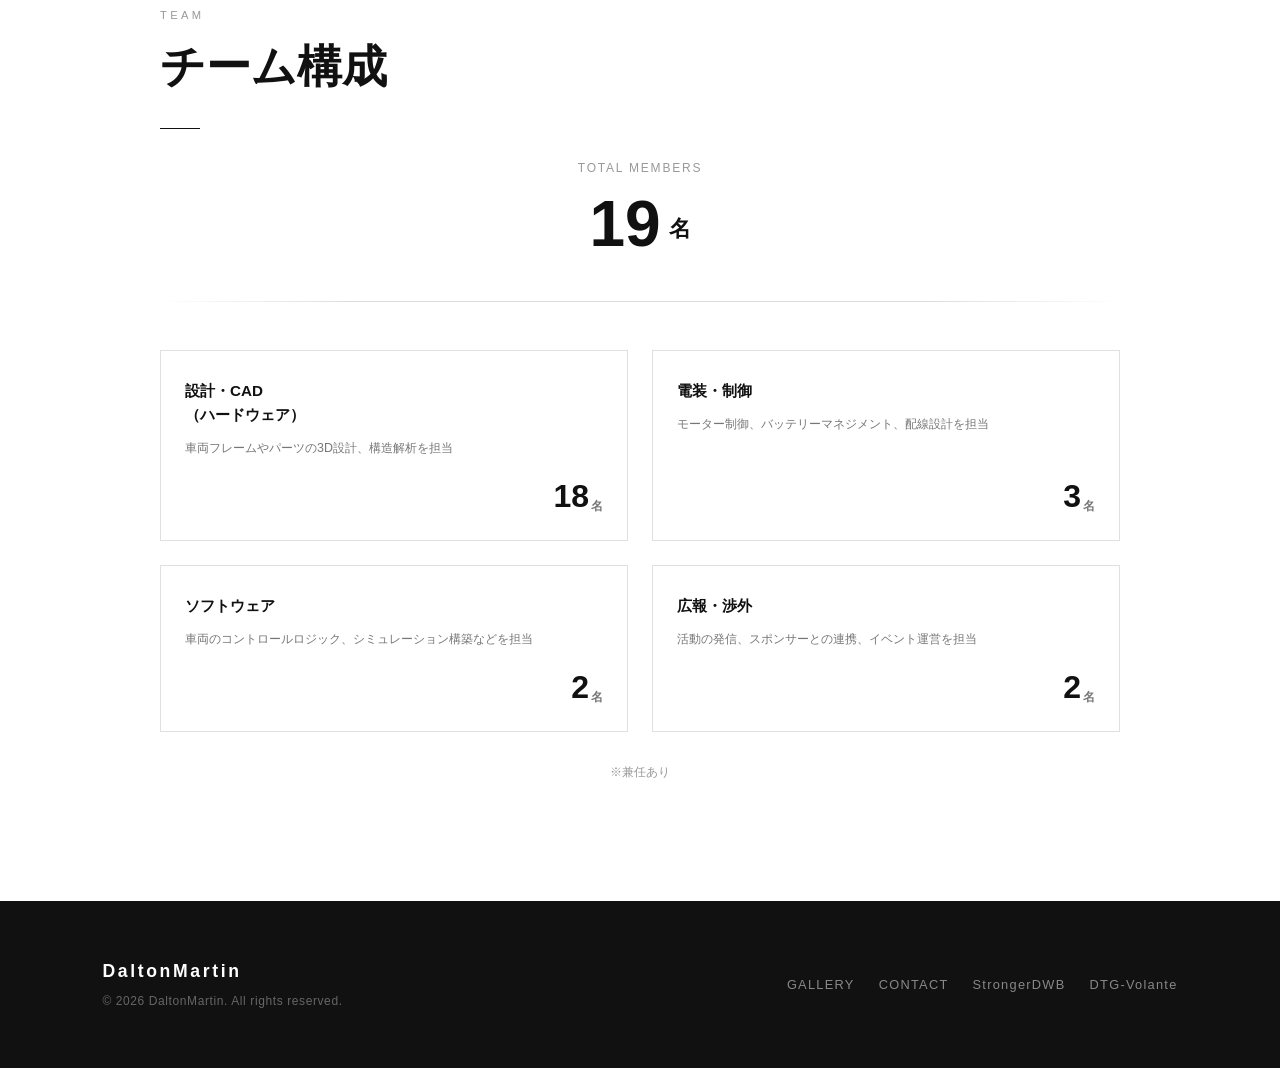
==== commit 4376cdf1: "delete hero message" ====
--- a/index.html
+++ b/index.html
@@ -63,13 +63,7 @@
     <div class="hero-text">
       <p class="hero-label">Student Electric Vehicle Development Project</p>
       <h1 class="hero-title">DALTON<br>MARTIN</h1>
-      <p class="hero-sub">
-        <a href="content/orientation.html" class="hero-event-link">
-          <span class="hero-event-label">新年度説明会</span>
-          <span class="hero-event-meta">4月14日（火）16:00〜 STEAM棟3F</span>
-          <span class="hero-event-arrow">→</span>
-        </a>
-      </p>
+
     </div>
     <div class="hero-image">
       <img src="./img/top.jpg" alt="DaltonMartinが製作したEV" width="800" height="1200">
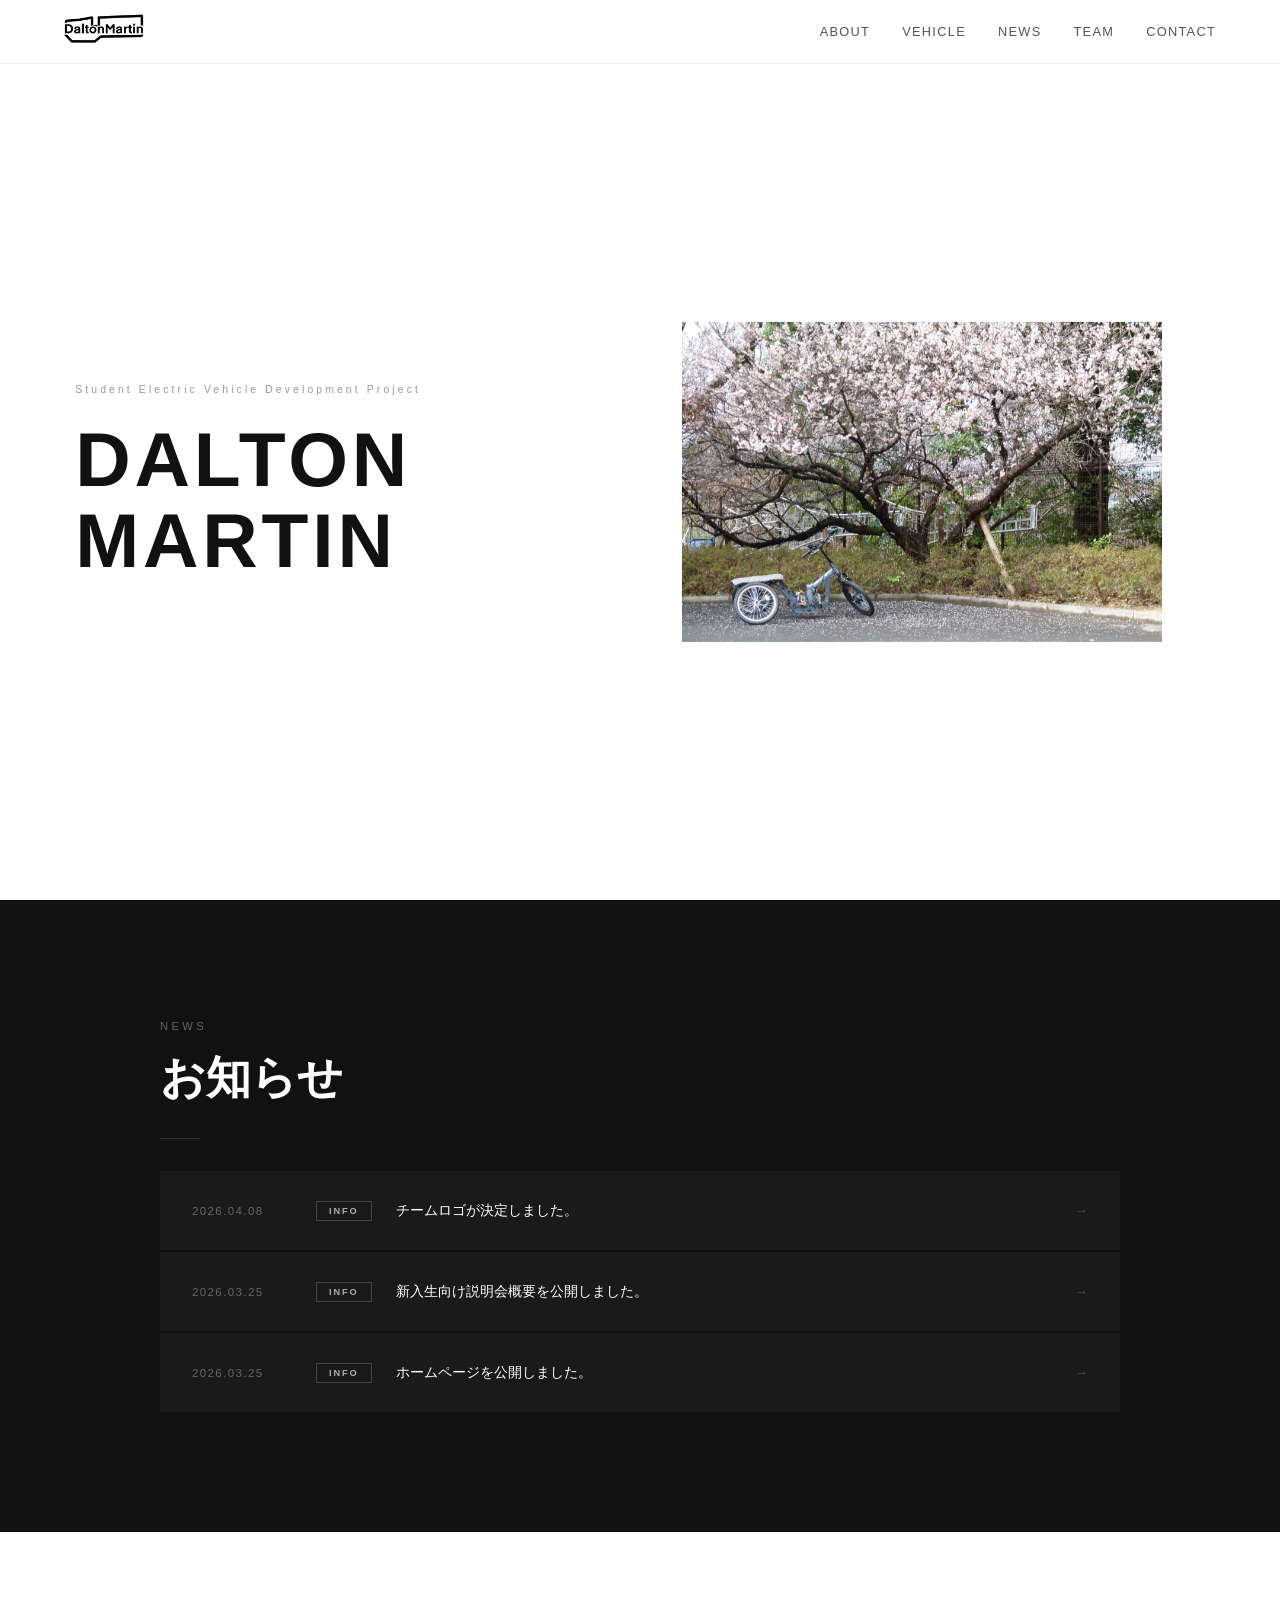
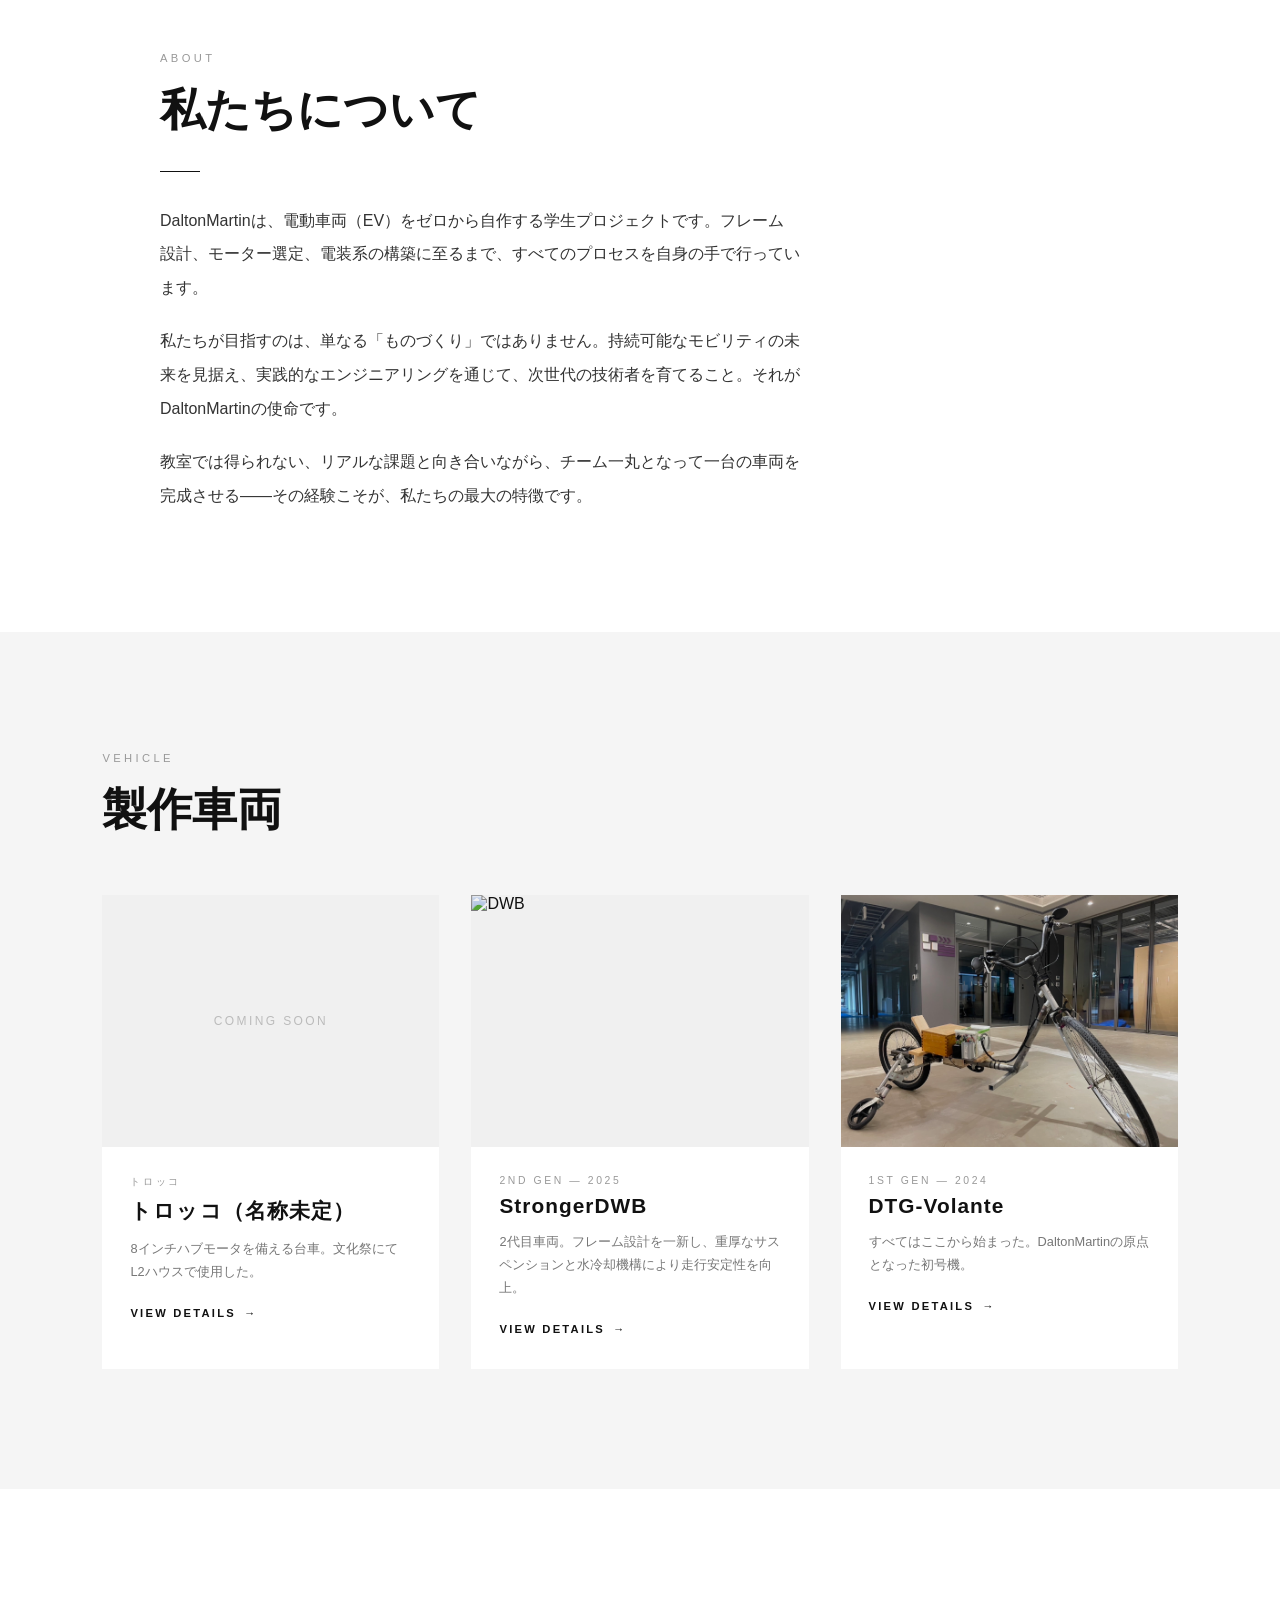
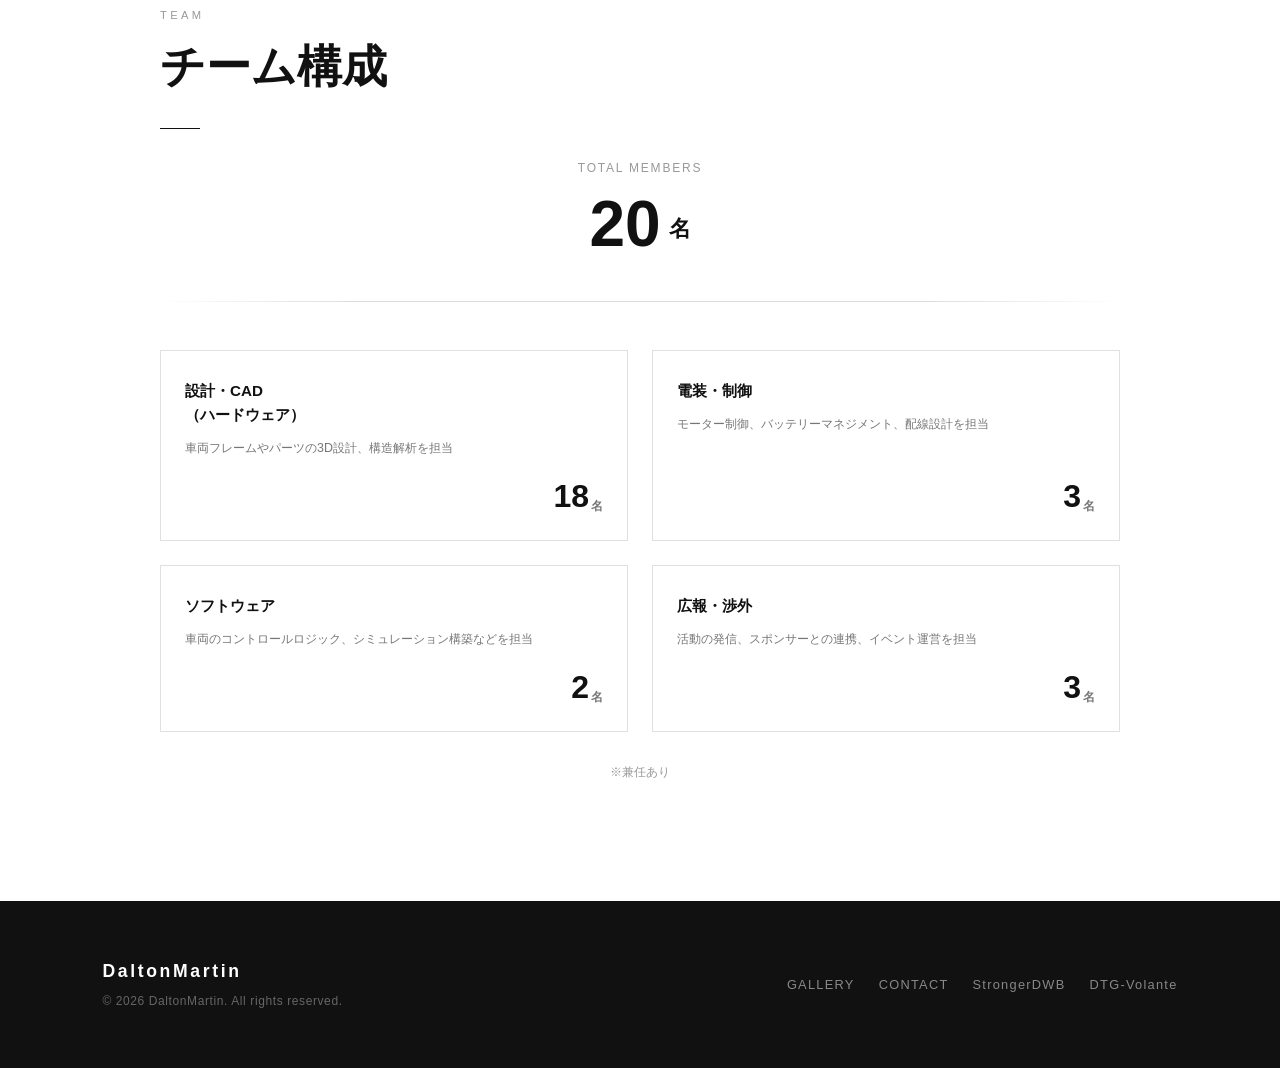
==== commit def4ddcd: "fix member" ====
--- a/index.html
+++ b/index.html
@@ -146,7 +146,7 @@
       <!-- Total Members Header -->
       <div class="team-header fade-in">
         <p class="team-total-label">Total Members</p>
-        <div class="team-total-number">19<span class="team-total-unit">名</span></div>
+        <div class="team-total-number">20<span class="team-total-unit">名</span></div>
       </div>
       <div class="team-divider fade-in"></div>
 
@@ -170,7 +170,7 @@
         <div class="team-card">
           <p class="card-name">広報・渉外</p>
           <p class="card-desc">活動の発信、スポンサーとの連携、イベント運営を担当</p>
-          <p class="card-count">2<span class="card-unit">名</span></p>
+          <p class="card-count">3<span class="card-unit">名</span></p>
         </div>
       </div>
 
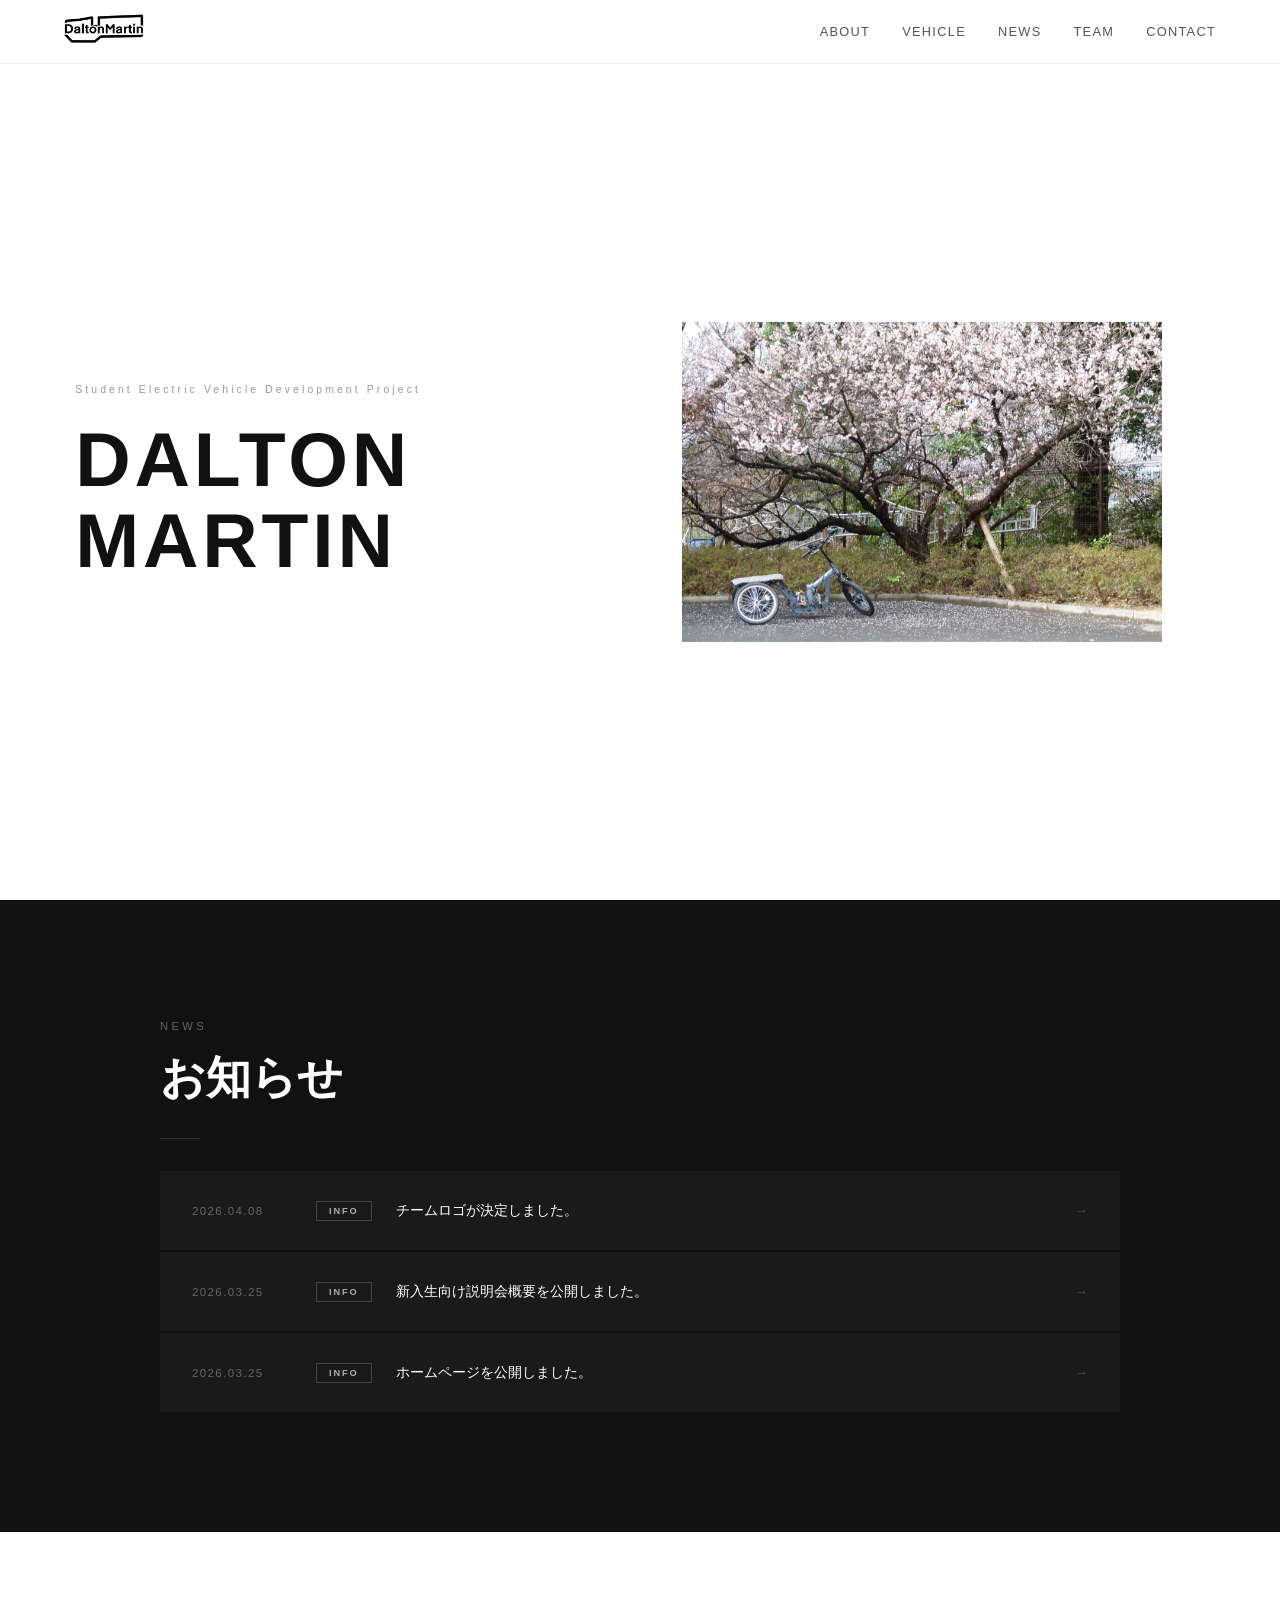
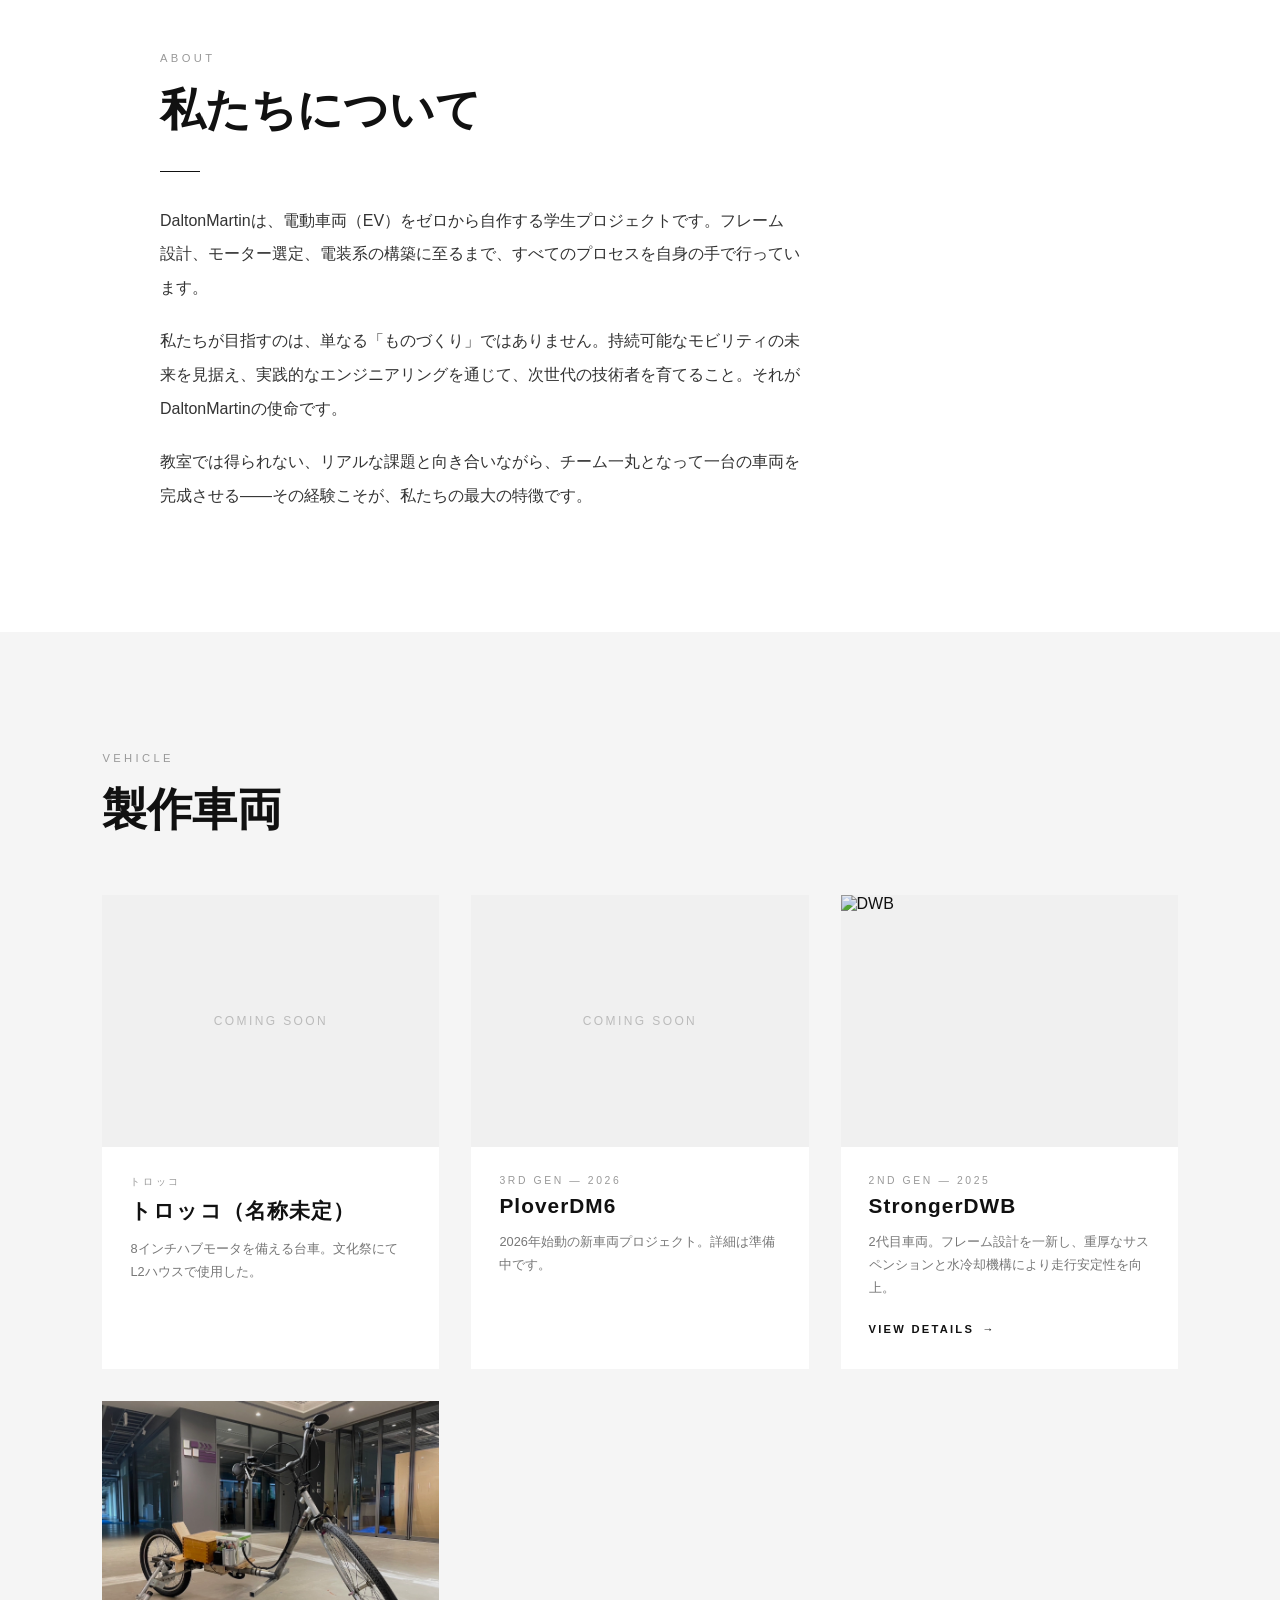
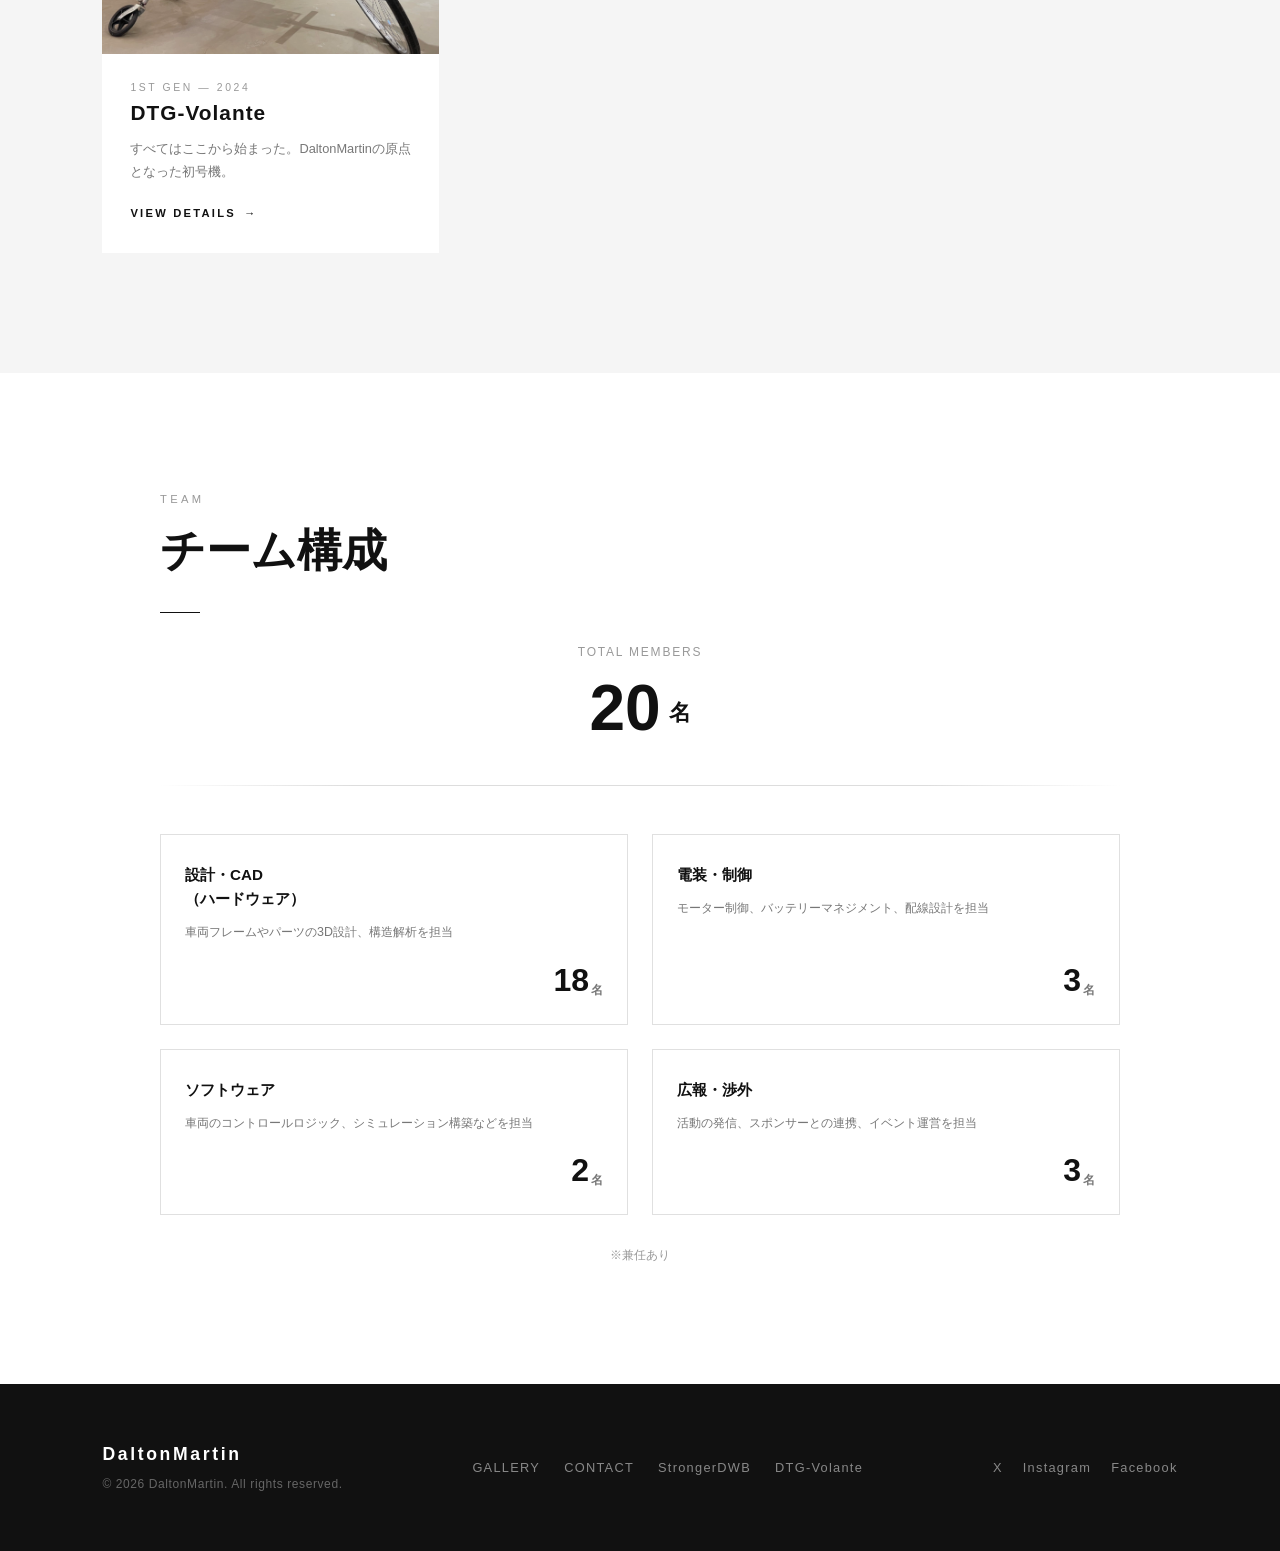
==== commit 750f7135: "add vehicle" ====
--- a/index.html
+++ b/index.html
@@ -108,7 +108,16 @@
           <p class="vehicle-card-gen">トロッコ</p>
           <h3 class="vehicle-card-name">トロッコ（名称未定）</h3>
           <p class="vehicle-card-desc">8インチハブモータを備える台車。文化祭にてL2ハウスで使用した。</p>
-          <span class="vehicle-card-link">VIEW DETAILS</span>
+        </div>
+      </a>
+      <a class="vehicle-card fade-in">
+        <div class="vehicle-card-image">
+          <span style="font-size:0.75rem;letter-spacing:0.2em;color:#bbb;">COMING SOON</span>
+        </div>
+        <div class="vehicle-card-body">
+          <p class="vehicle-card-gen">3RD GEN — 2026</p>
+          <h3 class="vehicle-card-name">PloverDM6</h3>
+          <p class="vehicle-card-desc">2026年始動の新車両プロジェクト。詳細は準備中です。</p>
         </div>
       </a>
       <a href="./content/vehicle-dwb.html" class="vehicle-card fade-in">
@@ -190,6 +199,11 @@
       <a href="content/vehicle-dwb.html">StrongerDWB</a>
       <a href="content/vehicle-dtg-volante.html">DTG-Volante</a>
     </div>
+    <div class="footer-social">
+      <a href="https://x.com/dtmartintokyo" target="_blank" rel="noopener noreferrer" aria-label="X">X</a>
+      <a href="https://www.instagram.com/daltonmartinracing/" target="_blank" rel="noopener noreferrer" aria-label="Instagram">Instagram</a>
+      <a href="https://www.facebook.com/profile.php?id=61590580738551" target="_blank" rel="noopener noreferrer" aria-label="Facebook">Facebook</a>
+    </div>
   </footer>
 
   <script src="news.js"></script>
--- a/style.css
+++ b/style.css
@@ -673,8 +673,10 @@
   color: #fff;
   padding: 60px clamp(24px, 8vw, 120px);
   display: flex;
+  flex-wrap: wrap;
   justify-content: space-between;
   align-items: center;
+  gap: 24px;
 }
 
 .footer-left .logo {
@@ -703,6 +705,23 @@
 }
 
 .footer-links a:hover {
+  color: #fff;
+}
+
+.footer-social {
+  display: flex;
+  gap: 20px;
+}
+
+.footer-social a {
+  font-size: 0.8rem;
+  letter-spacing: 0.1em;
+  color: #888;
+  text-decoration: none;
+  transition: color 0.3s ease;
+}
+
+.footer-social a:hover {
   color: #fff;
 }
 
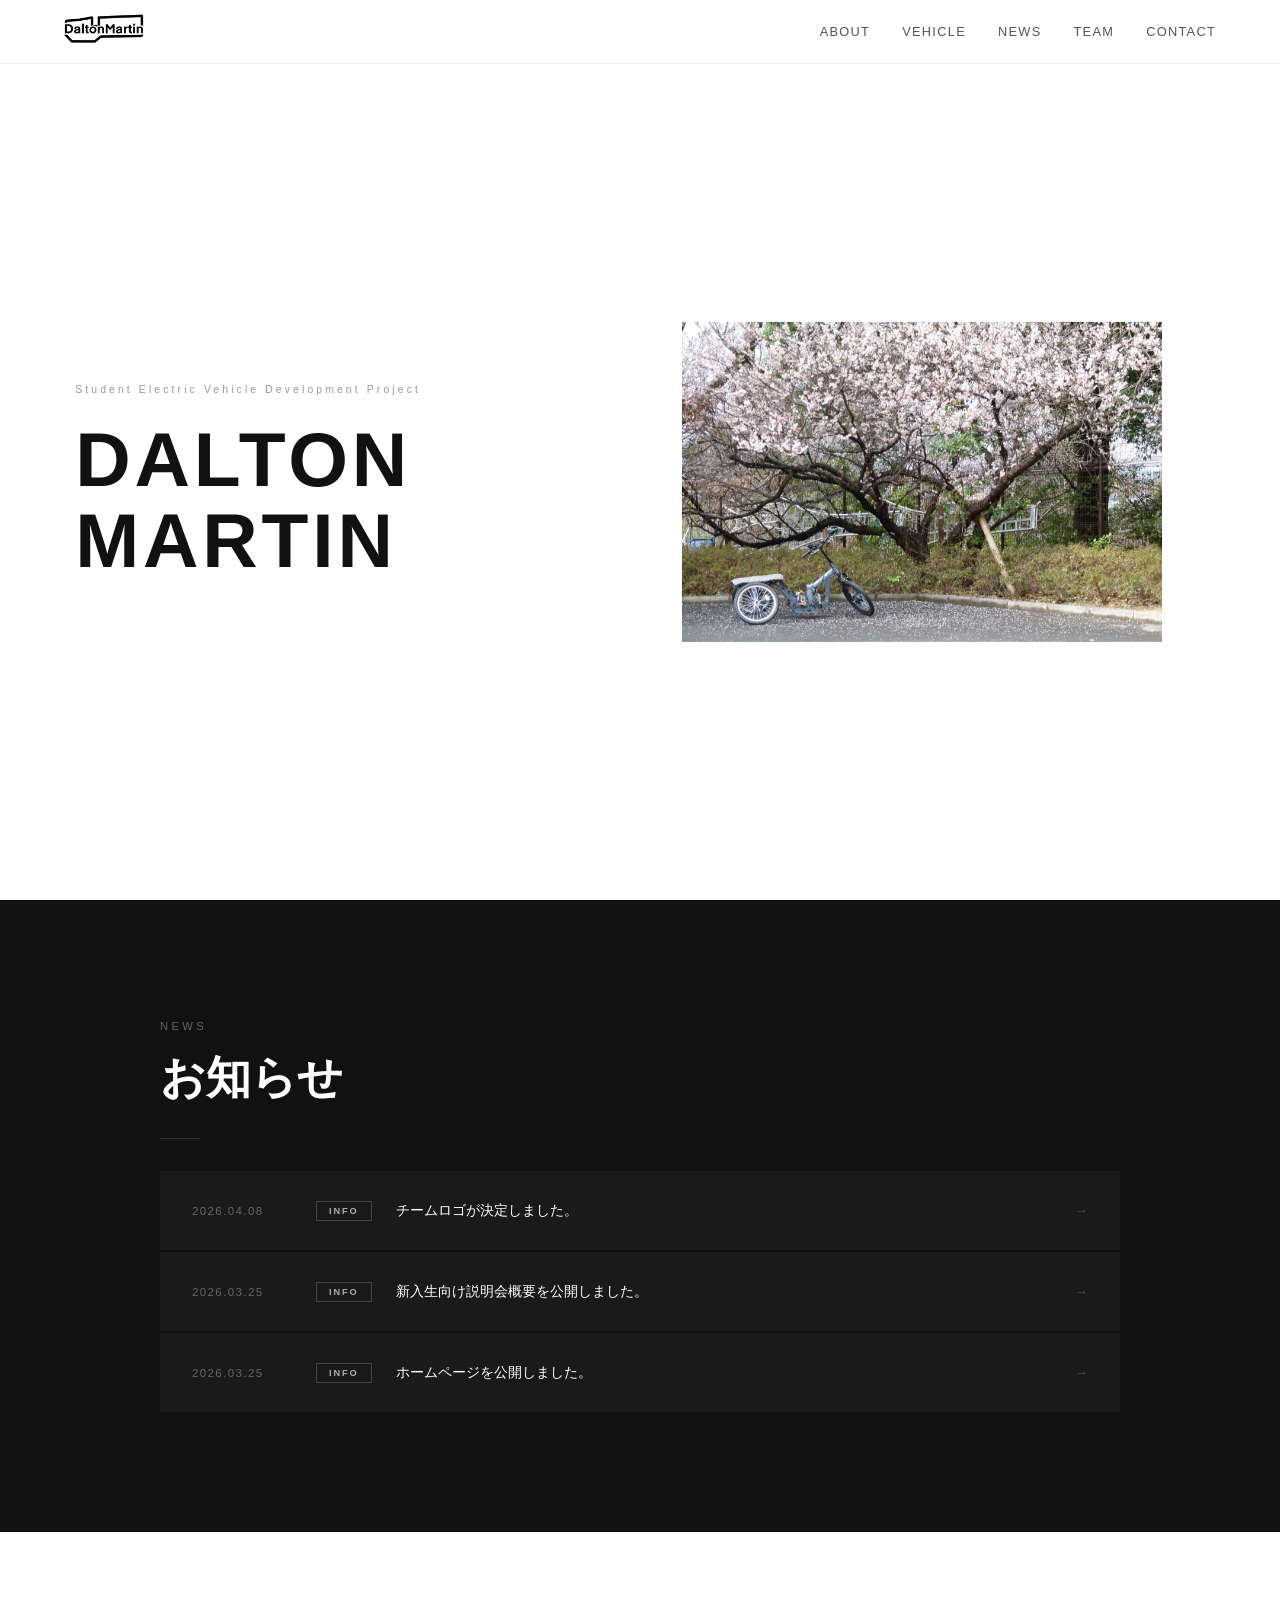
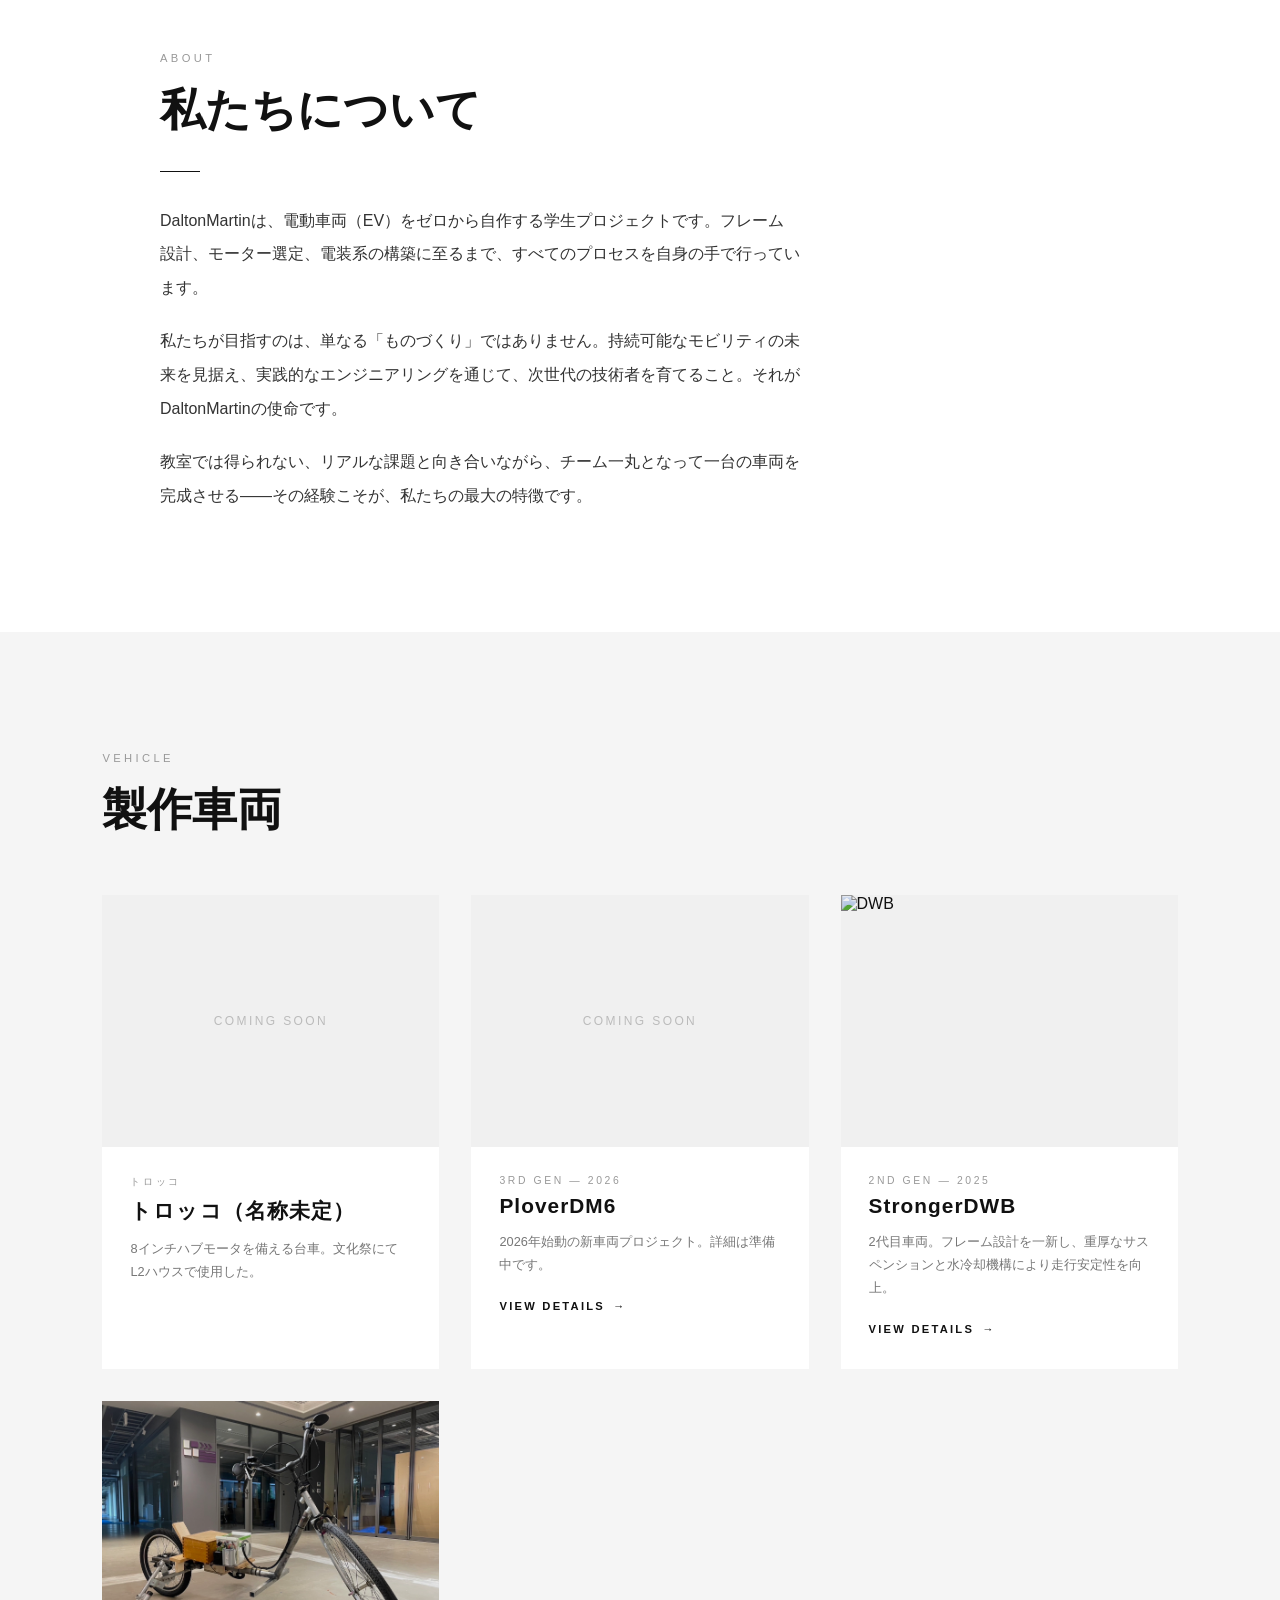
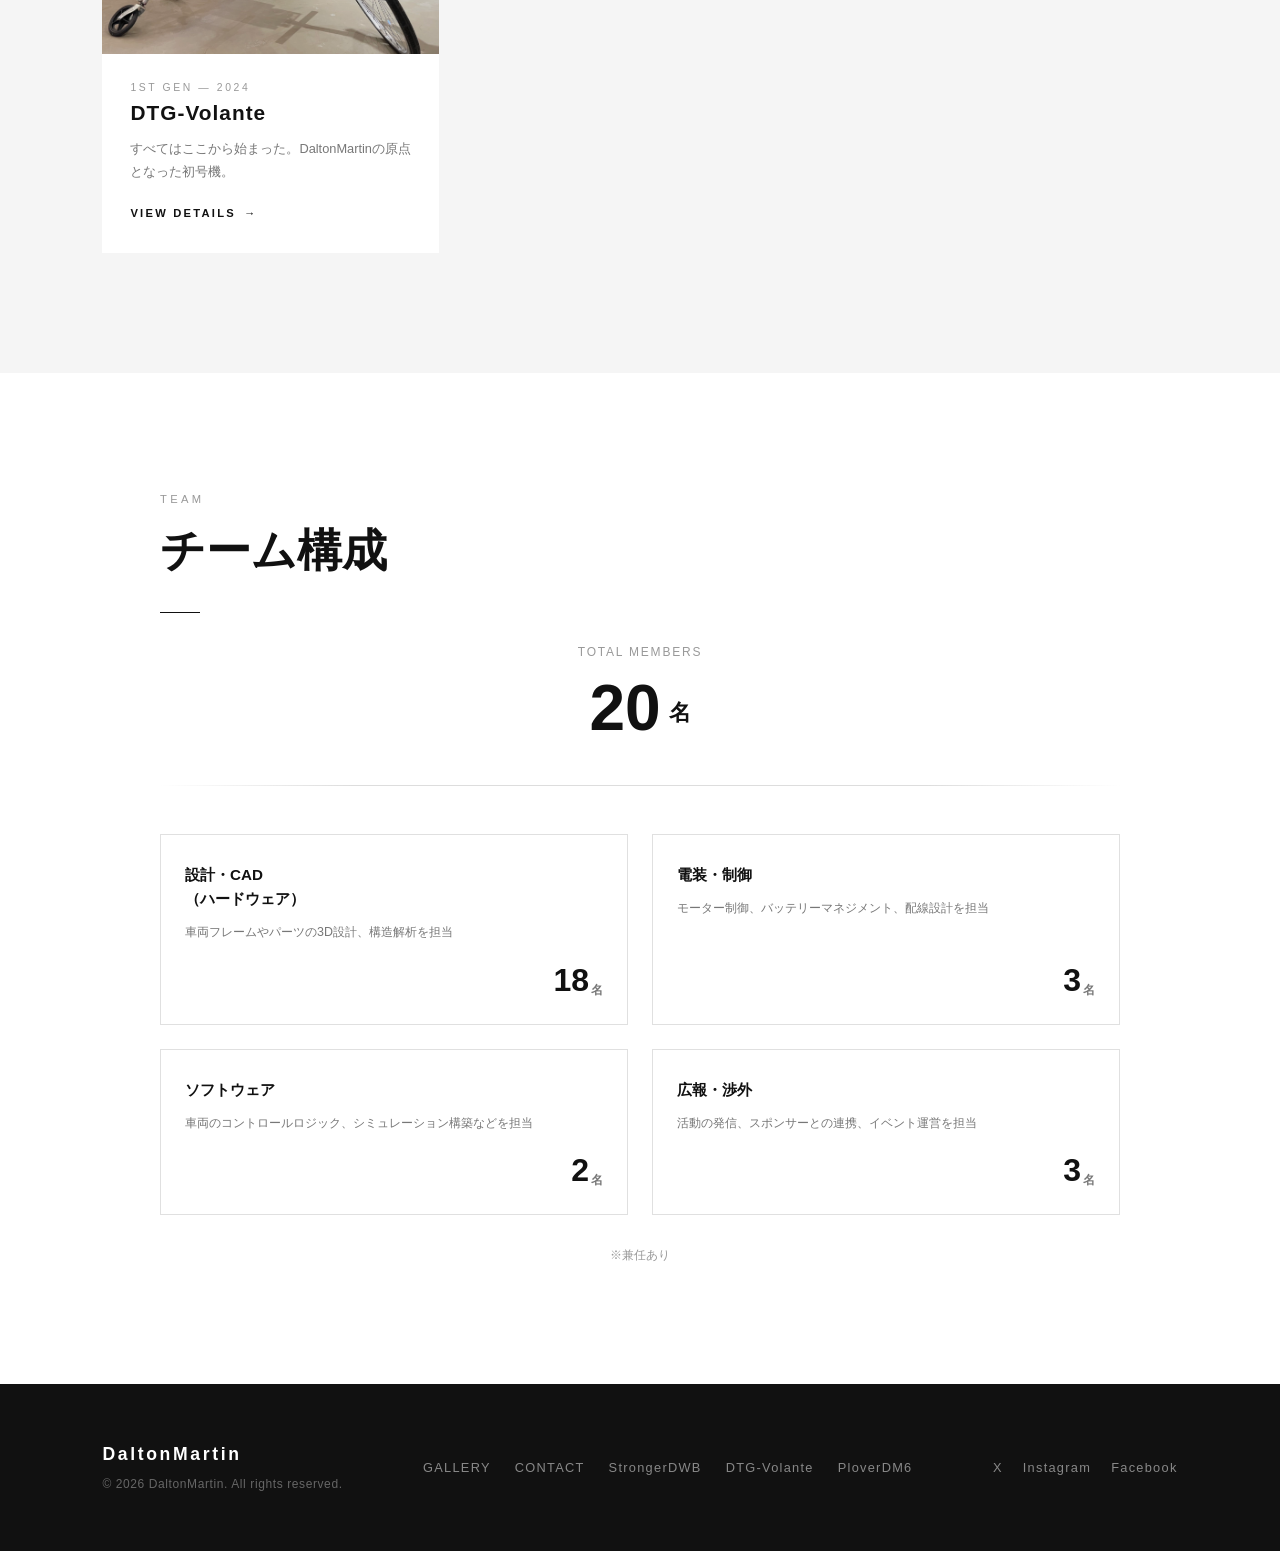
==== commit 11135866: "フッターにX/Instagramリンクを追加、Instagram URLをdaltonmartintokyoに修正、PloverDM6ページを追加 Co-Authored-By: Claude Son" ====
--- a/index.html
+++ b/index.html
@@ -110,7 +110,7 @@
           <p class="vehicle-card-desc">8インチハブモータを備える台車。文化祭にてL2ハウスで使用した。</p>
         </div>
       </a>
-      <a class="vehicle-card fade-in">
+      <a href="./content/vehicle-plover-dm6.html" class="vehicle-card fade-in">
         <div class="vehicle-card-image">
           <span style="font-size:0.75rem;letter-spacing:0.2em;color:#bbb;">COMING SOON</span>
         </div>
@@ -118,6 +118,7 @@
           <p class="vehicle-card-gen">3RD GEN — 2026</p>
           <h3 class="vehicle-card-name">PloverDM6</h3>
           <p class="vehicle-card-desc">2026年始動の新車両プロジェクト。詳細は準備中です。</p>
+          <span class="vehicle-card-link">VIEW DETAILS</span>
         </div>
       </a>
       <a href="./content/vehicle-dwb.html" class="vehicle-card fade-in">
@@ -198,10 +199,11 @@
       <a href="contact.html">CONTACT</a>
       <a href="content/vehicle-dwb.html">StrongerDWB</a>
       <a href="content/vehicle-dtg-volante.html">DTG-Volante</a>
+      <a href="content/vehicle-plover-dm6.html">PloverDM6</a>
     </div>
     <div class="footer-social">
       <a href="https://x.com/dtmartintokyo" target="_blank" rel="noopener noreferrer" aria-label="X">X</a>
-      <a href="https://www.instagram.com/daltonmartinracing/" target="_blank" rel="noopener noreferrer" aria-label="Instagram">Instagram</a>
+      <a href="https://www.instagram.com/daltonmartintokyo" target="_blank" rel="noopener noreferrer" aria-label="Instagram">Instagram</a>
       <a href="https://www.facebook.com/profile.php?id=61590580738551" target="_blank" rel="noopener noreferrer" aria-label="Facebook">Facebook</a>
     </div>
   </footer>
